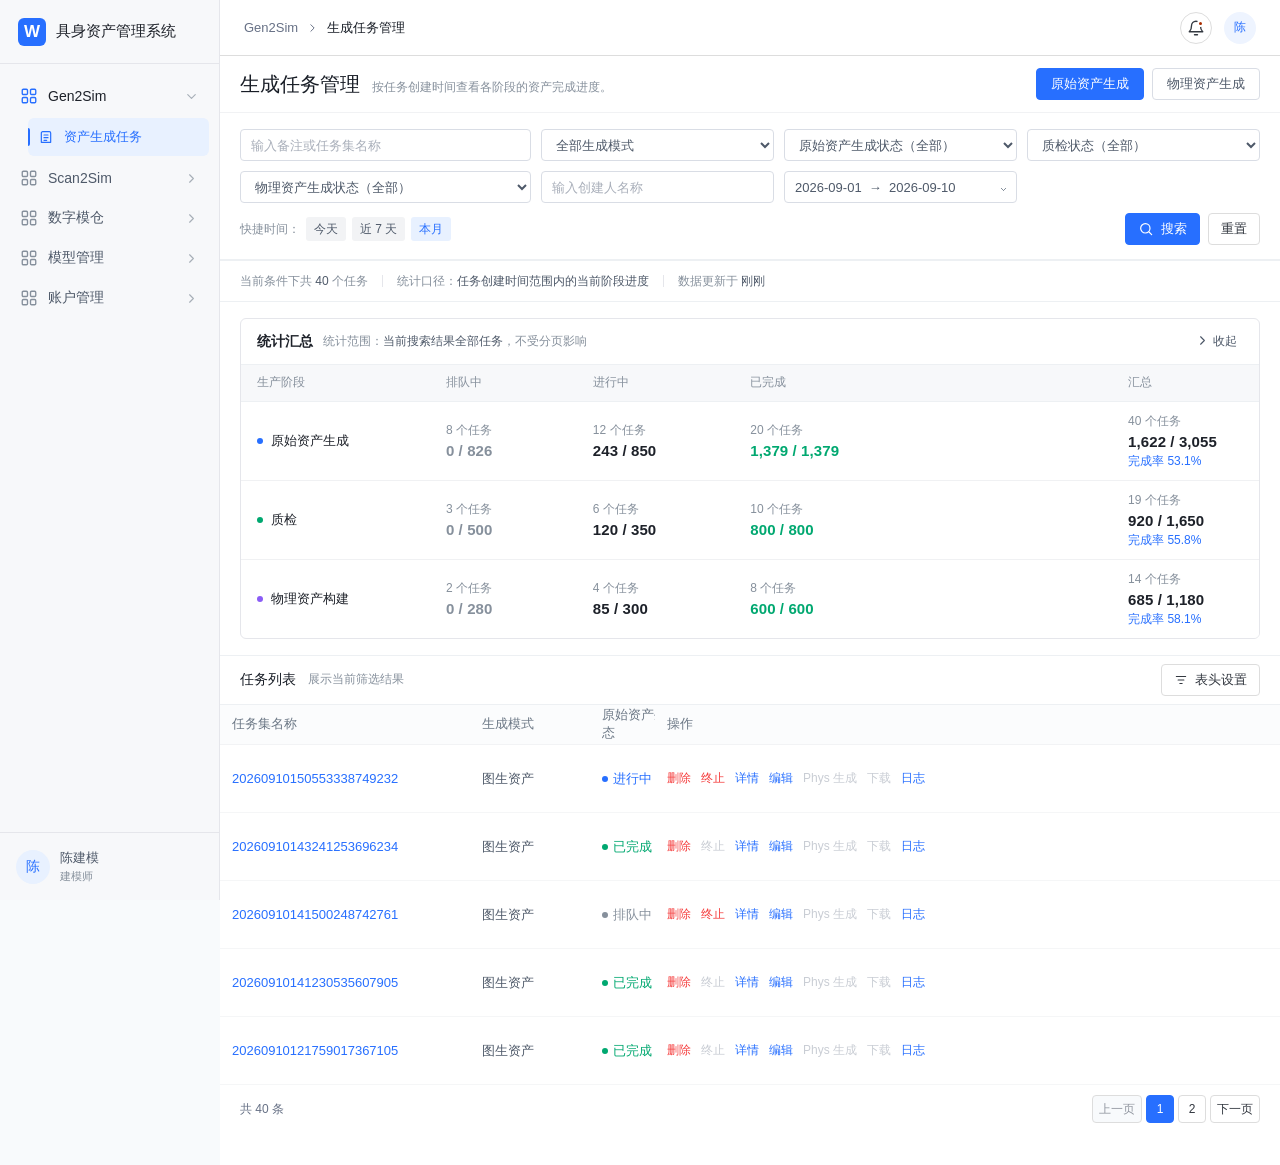
==== asset-statistics.html @ 88dd55d5 "Add files via upload" ====
<!doctype html>
<html lang="zh-CN">
<head>
  <meta charset="utf-8">
  <meta name="viewport" content="width=device-width, initial-scale=1">
  <title>生成任务管理 · 统计汇总原型</title>
  <link rel="stylesheet" href="../cloud-blue-b2b/tokens.css">
  <link rel="stylesheet" href="styles.css">
  <style>
    .stats-page{padding-bottom:32px}.task-tabs{display:flex;gap:8px}.task-tabs button{height:32px;padding:0 14px;border:1px solid #d9dde5;border-radius:4px;background:#fff;color:#4e5969;font-size:13px;cursor:pointer}.task-tabs button.active{border-color:#276fff;background:#276fff;color:#fff}.advanced-search{padding:16px 20px 14px;border-top:1px solid #f1f2f4;border-bottom:1px solid #edf0f3;background:#fff}.advanced-grid{display:grid;grid-template-columns:minmax(180px,1.25fr) repeat(3,minmax(150px,1fr));gap:10px}.advanced-grid select,.advanced-grid input{width:100%;height:32px;padding:0 10px;border:1px solid #d9dde5;border-radius:4px;color:#4e5969;background:#fff;font-size:13px}.advanced-grid input::placeholder{color:#a9afba}.date-field{position:relative}.date-field:after{content:"⌄";position:absolute;right:10px;top:6px;color:#86909c;font-size:16px;transform:rotate(0deg)}.search-actions{display:flex;align-items:center;justify-content:flex-end;gap:8px;margin-top:10px}.search-actions .ghost-btn,.search-actions .primary-btn{height:32px}.date-shortcuts{margin-right:auto;display:flex;align-items:center;gap:6px;color:#86909c;font-size:12px}.date-shortcuts button{height:24px;padding:0 8px;border:0;border-radius:3px;background:#f2f3f5;color:#4e5969;cursor:pointer;font-size:12px}.date-shortcuts button.active,.date-shortcuts button:hover{background:#e8f1ff;color:#276fff}.stats-panel{margin:16px 20px 0;border:1px solid #e5e6eb;border-radius:6px;background:#fff;overflow:hidden}.stats-header{height:46px;padding:0 16px;display:flex;align-items:center;gap:10px;border-bottom:1px solid #edf0f3}.stats-header h2{margin:0;font-size:14px;font-weight:600;color:#1d2129}.stats-header .scope-note{color:#86909c;font-size:12px}.stats-header .scope-note strong{color:#4e5969;font-weight:500}.stats-toggle{margin-left:auto;border:0;background:transparent;color:#4e5969;font-size:12px;cursor:pointer}.stats-toggle svg{width:15px;height:15px;vertical-align:-3px;transition:transform .2s}.stats-toggle.is-closed svg{transform:rotate(-90deg)}.stats-table-wrap{overflow-x:auto}.stats-table{width:100%;min-width:900px;border-collapse:collapse;table-layout:fixed}.stats-table th{height:36px;padding:0 16px;background:#f7f8fa;color:#86909c;font-size:12px;font-weight:500;text-align:left;border-bottom:1px solid #edf0f3}.stats-table th:first-child{width:180px}.stats-table td{height:78px;padding:10px 16px;border-bottom:1px solid #f0f1f3;color:#4e5969;font-size:12px;vertical-align:middle}.stats-table tr:last-child td{border-bottom:0}.stage-name{display:flex;align-items:center;gap:8px;color:#1d2129;font-size:13px;font-weight:500}.stage-name i{width:6px;height:6px;border-radius:50%;background:#276fff}.stage-name i.qc{background:#00a870}.stage-name i.phys{background:#8a5cf6}.metric-task{display:block;color:#86909c;font-size:12px;line-height:18px}.metric-value{display:block;margin-top:2px;color:#1d2129;font-size:15px;font-weight:600;line-height:20px;letter-spacing:.1px}.metric-rate{display:block;margin-top:1px;color:#276fff;font-size:12px}.metric-cell.muted .metric-value{color:#86909c}.metric-cell.done .metric-value{color:#00a870}.metric-cell.done .metric-rate{color:#00a870}.stats-collapsed .stats-table-wrap{display:none}.table-section{margin-top:16px;border-top:1px solid #edf0f3}.table-section .task-panel{border-top:0}.table-section .panel-header{padding:0 20px}.list-scope{margin-left:12px;color:#86909c;font-size:12px}.compact-table{min-width:1080px}.compact-table th:nth-child(1){width:250px}.compact-table th:nth-child(2){width:120px}.compact-table th:nth-child(3){width:125px}.compact-table th:nth-child(4){width:130px}.compact-table th:nth-child(5){width:140px}.compact-table th:nth-child(6){width:auto}.compact-table td{height:68px}.task-id{color:#276fff;font-weight:500}.mode{color:#4e5969}.duration{color:#4e5969}.row-actions{display:flex;flex-wrap:wrap;gap:4px 10px}.row-actions button{padding:0;border:0;background:transparent;color:#276fff;font-size:12px;cursor:pointer}.row-actions button.danger{color:#f53f3f}.row-actions button.disabled{color:#c9cdd4;cursor:default}.task-status{display:inline-flex;align-items:center;gap:5px;font-size:13px}.task-status:before{content:"";width:6px;height:6px;border-radius:50%;background:currentColor}.task-status.queued{color:#86909c}.task-status.running{color:#276fff}.task-status.completed{color:#00a870}.completion{color:#1d2129;font-weight:600;font-size:14px}.summary-line{height:42px;padding:0 20px;display:flex;align-items:center;gap:14px;border-top:1px solid #edf0f3;border-bottom:1px solid #edf0f3;color:#86909c;background:#fff;font-size:12px}.summary-line strong{color:#4e5969;font-weight:500}.summary-line i{width:1px;height:12px;background:#e5e6eb}.toast{z-index:20}.stats-page .filters{border-top:1px solid #f1f2f4}.stats-page .task-panel{border-width:0}.stats-page .table-wrap{border-top:1px solid #edf0f3}@media(max-width:1000px){.advanced-grid{grid-template-columns:repeat(2,minmax(180px,1fr))}.task-tabs{display:none}.stats-panel{margin-left:16px;margin-right:16px}}@media(max-width:640px){.advanced-grid{grid-template-columns:1fr}.advanced-search,.page-heading,.summary-line{padding-left:16px;padding-right:16px}.search-actions{flex-wrap:wrap}.date-shortcuts{width:100%;margin-bottom:4px}.stats-header .scope-note{display:none}}
  </style>
</head>
<body>
  <svg class="svg-defs" aria-hidden="true">
    <symbol id="i-grid" viewBox="0 0 24 24"><rect x="3" y="3" width="7" height="7" rx="1.5"/><rect x="14" y="3" width="7" height="7" rx="1.5"/><rect x="3" y="14" width="7" height="7" rx="1.5"/><rect x="14" y="14" width="7" height="7" rx="1.5"/></symbol>
    <symbol id="i-task" viewBox="0 0 24 24"><path d="M7 4h10a2 2 0 0 1 2 2v14H5V6a2 2 0 0 1 2-2Z"/><path d="M9 9h6M9 13h6M9 17h4"/></symbol>
    <symbol id="i-spark" viewBox="0 0 24 24"><path d="m12 2 1.5 5.2L19 9l-5.5 1.8L12 16l-1.5-5.2L5 9l5.5-1.8L12 2Z"/></symbol>
    <symbol id="i-chevron" viewBox="0 0 24 24"><path d="m9 6 6 6-6 6"/></symbol>
    <symbol id="i-search" viewBox="0 0 24 24"><circle cx="11" cy="11" r="7"/><path d="m16.5 16.5 4 4"/></symbol>
    <symbol id="i-filter" viewBox="0 0 24 24"><path d="M4 6h16M7 12h10M10 18h4"/></symbol>
    <symbol id="i-bell" viewBox="0 0 24 24"><path d="M18 9a6 6 0 0 0-12 0c0 7-3 7-3 8h18c0-1-3-1-3-8Z"/><path d="M10 21h4"/></symbol>
  </svg>

  <div class="app-shell">
    <aside class="sidebar" aria-label="主导航">
      <div class="brand"><span class="brand-mark">W</span><span>具身资产管理系统</span></div>
      <nav class="nav">
        <button class="nav-group active-group"><svg><use href="#i-grid"/></svg><span>Gen2Sim</span><svg class="chev rotate"><use href="#i-chevron"/></svg></button>
        <div class="subnav"><button class="subnav-item active"><svg><use href="#i-task"/></svg><span>资产生成任务</span></button></div>
        <button class="nav-group"><svg><use href="#i-grid"/></svg><span>Scan2Sim</span><svg class="chev"><use href="#i-chevron"/></svg></button>
        <button class="nav-group"><svg><use href="#i-grid"/></svg><span>数字模仓</span><svg class="chev"><use href="#i-chevron"/></svg></button>
        <button class="nav-group"><svg><use href="#i-grid"/></svg><span>模型管理</span><svg class="chev"><use href="#i-chevron"/></svg></button>
        <button class="nav-group"><svg><use href="#i-grid"/></svg><span>账户管理</span><svg class="chev"><use href="#i-chevron"/></svg></button>
      </nav>
      <div class="sidebar-foot"><div class="avatar">陈</div><div><strong>陈建模</strong><span>建模师</span></div></div>
    </aside>

    <main class="main">
      <header class="topbar">
        <div class="breadcrumb"><span>Gen2Sim</span><svg><use href="#i-chevron"/></svg><strong>生成任务管理</strong></div>
        <div class="top-actions"><button class="icon-btn" aria-label="通知"><svg><use href="#i-bell"/></svg><span class="notice-dot"></span></button><div class="top-avatar">陈</div></div>
      </header>

      <div class="page stats-page">
        <section class="page-heading">
          <div class="page-title-row"><h1>生成任务管理</h1><p>按任务创建时间查看各阶段的资产完成进度。</p></div>
          <div class="task-tabs" aria-label="任务类型"><button class="active">原始资产生成</button><button>物理资产生成</button></div>
        </section>

        <section class="advanced-search" aria-label="高级搜索">
          <div class="advanced-grid">
            <input id="keyword" type="search" placeholder="输入备注或任务集名称">
            <select id="mode"><option value="">全部生成模式</option><option>图生资产</option><option>文生资产</option></select>
            <select id="rawStatus"><option value="">原始资产生成状态（全部）</option><option>排队中</option><option>进行中</option><option>已完成</option></select>
            <select id="qcStatus"><option value="">质检状态（全部）</option><option>排队中</option><option>进行中</option><option>已完成</option></select>
            <select id="physicalStatus"><option value="">物理资产生成状态（全部）</option><option>排队中</option><option>进行中</option><option>已完成</option></select>
            <input id="creator" type="text" placeholder="输入创建人名称">
            <label class="date-field"><input id="dateRange" type="text" value="2026-09-01  →  2026-09-10" aria-label="任务创建日期范围"></label>
          </div>
          <div class="search-actions">
            <div class="date-shortcuts"><span>快捷时间：</span><button data-range="today">今天</button><button data-range="week">近 7 天</button><button data-range="month" class="active">本月</button></div>
            <button class="primary-btn" id="searchBtn"><svg><use href="#i-search"/></svg>搜索</button><button class="ghost-btn" id="resetBtn">重置</button>
          </div>
        </section>

        <div class="summary-line"><span>当前条件下共 <strong>40</strong> 个任务</span><i></i><span>统计口径：<strong>任务创建时间范围内的当前阶段进度</strong></span><i></i><span>数据更新于 <strong>刚刚</strong></span></div>

        <section class="stats-panel" id="statsPanel" aria-labelledby="statsTitle">
          <header class="stats-header"><h2 id="statsTitle">统计汇总</h2><span class="scope-note">统计范围：<strong>当前搜索结果全部任务</strong>，不受分页影响</span><button class="stats-toggle" id="statsToggle"><svg><use href="#i-chevron"/></svg> 收起</button></header>
          <div class="stats-table-wrap">
            <table class="stats-table">
              <thead><tr><th>生产阶段</th><th>排队中</th><th>进行中</th><th>已完成</th><th>汇总</th></tr></thead>
              <tbody>
                <tr>
                  <td><span class="stage-name"><i></i>原始资产生成</span></td>
                  <td class="metric-cell muted"><span class="metric-task">8 个任务</span><span class="metric-value">0 / 826</span></td>
                  <td class="metric-cell"><span class="metric-task">12 个任务</span><span class="metric-value">243 / 850</span></td>
                  <td class="metric-cell done"><span class="metric-task">20 个任务</span><span class="metric-value">1,379 / 1,379</span></td>
                  <td class="metric-cell"><span class="metric-task">40 个任务</span><span class="metric-value">1,622 / 3,055</span><span class="metric-rate">完成率 53.1%</span></td>
                </tr>
                <tr>
                  <td><span class="stage-name"><i class="qc"></i>质检</span></td>
                  <td class="metric-cell muted"><span class="metric-task">3 个任务</span><span class="metric-value">0 / 500</span></td>
                  <td class="metric-cell"><span class="metric-task">6 个任务</span><span class="metric-value">120 / 350</span></td>
                  <td class="metric-cell done"><span class="metric-task">10 个任务</span><span class="metric-value">800 / 800</span></td>
                  <td class="metric-cell"><span class="metric-task">19 个任务</span><span class="metric-value">920 / 1,650</span><span class="metric-rate">完成率 55.8%</span></td>
                </tr>
                <tr>
                  <td><span class="stage-name"><i class="phys"></i>物理资产构建</span></td>
                  <td class="metric-cell muted"><span class="metric-task">2 个任务</span><span class="metric-value">0 / 280</span></td>
                  <td class="metric-cell"><span class="metric-task">4 个任务</span><span class="metric-value">85 / 300</span></td>
                  <td class="metric-cell done"><span class="metric-task">8 个任务</span><span class="metric-value">600 / 600</span></td>
                  <td class="metric-cell"><span class="metric-task">14 个任务</span><span class="metric-value">685 / 1,180</span><span class="metric-rate">完成率 58.1%</span></td>
                </tr>
              </tbody>
            </table>
          </div>
        </section>

        <section class="table-section">
          <div class="task-panel">
            <header class="panel-header"><h2>任务列表</h2><span class="list-scope">展示当前筛选结果</span><button class="icon-text-btn" style="margin-left:auto"><svg><use href="#i-filter"/></svg>表头设置</button></header>
            <div class="table-wrap">
              <table class="compact-table">
                <thead><tr><th>任务集名称</th><th>生成模式</th><th>原始资产生成状态</th><th>完成量</th><th>任务耗时</th><th>操作</th></tr></thead>
                <tbody>
                  <tr><td><span class="task-id">20260910150553338749232</span></td><td class="mode">图生资产</td><td><span class="task-status running">进行中</span></td><td class="completion">437 / 803</td><td class="duration">33:05:51</td><td><div class="row-actions"><button class="danger">删除</button><button class="danger">终止</button><button>详情</button><button>编辑</button><button class="disabled">Phys 生成</button><button class="disabled">下载</button><button>日志</button></div></td></tr>
                  <tr><td><span class="task-id">20260910143241253696234</span></td><td class="mode">图生资产</td><td><span class="task-status completed">已完成</span></td><td class="completion">48 / 48</td><td class="duration">04:02:52</td><td><div class="row-actions"><button class="danger">删除</button><button class="disabled">终止</button><button>详情</button><button>编辑</button><button class="disabled">Phys 生成</button><button class="disabled">下载</button><button>日志</button></div></td></tr>
                  <tr><td><span class="task-id">20260910141500248742761</span></td><td class="mode">图生资产</td><td><span class="task-status queued">排队中</span></td><td class="completion">0 / 41</td><td class="duration">--</td><td><div class="row-actions"><button class="danger">删除</button><button class="danger">终止</button><button>详情</button><button>编辑</button><button class="disabled">Phys 生成</button><button class="disabled">下载</button><button>日志</button></div></td></tr>
                  <tr><td><span class="task-id">20260910141230535607905</span></td><td class="mode">图生资产</td><td><span class="task-status completed">已完成</span></td><td class="completion">48 / 48</td><td class="duration">02:57:24</td><td><div class="row-actions"><button class="danger">删除</button><button class="disabled">终止</button><button>详情</button><button>编辑</button><button class="disabled">Phys 生成</button><button class="disabled">下载</button><button>日志</button></div></td></tr>
                  <tr><td><span class="task-id">20260910121759017367105</span></td><td class="mode">图生资产</td><td><span class="task-status completed">已完成</span></td><td class="completion">13 / 13</td><td class="duration">00:40:55</td><td><div class="row-actions"><button class="danger">删除</button><button class="disabled">终止</button><button>详情</button><button>编辑</button><button class="disabled">Phys 生成</button><button class="disabled">下载</button><button>日志</button></div></td></tr>
                </tbody>
              </table>
            </div>
            <footer class="pagination"><span>共 40 条</span><div><button disabled>上一页</button><button class="page-current">1</button><button>2</button><button>下一页</button></div></footer>
          </div>
        </section>
      </div>
    </main>
  </div>
  <div class="toast" id="toast" role="status"></div>
  <script>
    const panel=document.getElementById('statsPanel'), toggle=document.getElementById('statsToggle'), toast=document.getElementById('toast');
    function showToast(message){toast.textContent=message;toast.classList.add('show');window.clearTimeout(window.toastTimer);window.toastTimer=window.setTimeout(()=>toast.classList.remove('show'),1800)}
    toggle.addEventListener('click',()=>{const closed=panel.classList.toggle('stats-collapsed');toggle.classList.toggle('is-closed',closed);toggle.innerHTML='<svg><use href="#i-chevron"/></svg> '+(closed?'展开':'收起')});
    document.getElementById('searchBtn').addEventListener('click',()=>showToast('已按当前条件刷新列表与统计汇总'));
    document.getElementById('resetBtn').addEventListener('click',()=>{document.querySelectorAll('.advanced-grid select').forEach(el=>el.value='');document.getElementById('keyword').value='';document.getElementById('creator').value='';document.getElementById('dateRange').value='2026-09-01  →  2026-09-10';showToast('已重置搜索条件')});
    document.querySelectorAll('[data-range]').forEach(button=>button.addEventListener('click',()=>{document.querySelectorAll('[data-range]').forEach(item=>item.classList.remove('active'));button.classList.add('active');document.getElementById('dateRange').value=button.dataset.range==='today'?'2026-09-10  →  2026-09-10':button.dataset.range==='week'?'2026-09-04  →  2026-09-10':'2026-09-01  →  2026-09-10'}));
  </script>
</body>
</html>
---- styles.css ----
*{box-sizing:border-box}html,body{margin:0;min-height:100%;font-family:var(--cb-font-sans);color:var(--cb-ink);background:var(--cb-canvas)}button,input,select{font:inherit}.svg-defs{position:absolute;width:0;height:0;overflow:hidden}svg{width:18px;height:18px;fill:none;stroke:currentColor;stroke-width:1.8;stroke-linecap:round;stroke-linejoin:round}.app-shell{min-height:100vh}.sidebar{position:fixed;inset:0 auto 0 0;width:240px;color:#fff;background:#1768e5;display:flex;flex-direction:column;z-index:10;box-shadow:8px 0 24px rgba(16,63,135,.12)}.brand{height:68px;display:flex;align-items:center;gap:10px;padding:0 20px;border-bottom:1px solid rgba(255,255,255,.15);font-size:16px;font-weight:600}.brand-mark{font-size:25px;font-weight:800;font-style:italic}.nav{padding:14px 10px}.nav-group,.subnav-item{border:0;color:inherit;background:transparent;width:100%;display:flex;align-items:center;text-align:left;cursor:pointer}.nav-group{height:46px;padding:0 12px;gap:10px;border-radius:8px;font-size:14px;font-weight:500}.nav-group:hover,.subnav-item:hover{background:rgba(255,255,255,.1)}.nav-group>svg:first-child{opacity:.88}.nav-group span{flex:1}.nav-group .chev{width:15px;height:15px;opacity:.7;transition:transform .18s}.chev.rotate{transform:rotate(90deg)}.nav-section{margin:4px 0}.active-group{background:rgba(9,64,150,.22)}.subnav{padding:4px 0 4px 18px}.subnav-item{height:42px;padding:0 12px;gap:10px;border-radius:8px;font-size:13px;color:rgba(255,255,255,.78)}.subnav-item svg{width:16px}.subnav-item.active{background:#fff;color:#145be8;font-weight:600;box-shadow:0 4px 14px rgba(13,59,129,.17)}.nav-count{margin-left:auto;padding:1px 7px;border-radius:999px;background:rgba(255,255,255,.16);font-size:11px}.sidebar-foot{margin-top:auto;padding:16px;display:flex;align-items:center;gap:10px;border-top:1px solid rgba(255,255,255,.15)}.avatar,.top-avatar{display:grid;place-items:center;border-radius:50%;font-weight:600}.avatar{width:34px;height:34px;background:rgba(255,255,255,.2)}.sidebar-foot div:nth-child(2){display:flex;flex-direction:column;gap:2px;font-size:13px}.sidebar-foot span{font-size:11px;opacity:.7}.sidebar-foot button{margin-left:auto;border:0;background:transparent;color:#fff}.main{margin-left:240px;min-width:0}.topbar{height:56px;position:sticky;top:0;z-index:8;display:flex;align-items:center;justify-content:space-between;padding:0 28px;background:rgba(255,255,255,.97);border-bottom:1px solid var(--cb-border)}.breadcrumb{display:flex;align-items:center;gap:8px;color:var(--cb-ink-muted);font-size:13px}.breadcrumb svg{width:13px}.breadcrumb strong{color:var(--cb-ink);font-weight:500}.top-actions{display:flex;align-items:center;gap:12px}.icon-btn{position:relative;display:grid;place-items:center;width:36px;height:36px;border:1px solid transparent;border-radius:8px;background:transparent;color:var(--cb-ink-secondary);cursor:pointer}.icon-btn:hover{background:var(--cb-surface-hover)}.notice-dot{position:absolute;right:7px;top:7px;width:7px;height:7px;border:2px solid #fff;border-radius:50%;background:var(--cb-error)}.top-avatar{width:32px;height:32px;color:#145be8;background:var(--cb-primary-soft);font-size:12px}.page{padding:28px;max-width:1680px;margin:auto}.page-heading{display:flex;align-items:flex-end;justify-content:space-between;margin-bottom:22px}.eyebrow{display:flex;align-items:center;gap:7px;color:var(--cb-primary);font-size:11px;font-weight:700;letter-spacing:1.2px}.eyebrow span{width:18px;height:2px;background:var(--cb-primary)}h1{margin:7px 0 4px;font-size:26px;line-height:1.3;letter-spacing:-.3px}.page-heading p{margin:0;color:var(--cb-ink-muted);font-size:13px}.primary-btn,.ghost-btn,.icon-text-btn{height:36px;border-radius:8px;padding:0 14px;display:inline-flex;align-items:center;justify-content:center;gap:7px;cursor:pointer}.primary-btn{border:1px solid var(--cb-primary);background:var(--cb-primary);color:#fff;font-weight:500;box-shadow:0 5px 14px rgba(39,111,255,.2)}.primary-btn:hover{background:var(--cb-primary-hover)}.ghost-btn,.icon-text-btn{border:1px solid var(--cb-border);background:#fff;color:var(--cb-ink-secondary)}.ghost-btn:hover,.icon-text-btn:hover{border-color:var(--cb-primary-focus);background:var(--cb-primary-soft);color:var(--cb-primary)}.summary{display:grid;grid-template-columns:repeat(4,minmax(0,1fr));gap:14px;margin-bottom:16px}.summary article{min-height:92px;padding:17px 18px;display:flex;align-items:center;gap:14px;background:#fff;border:1px solid var(--cb-border);border-radius:12px;box-shadow:var(--cb-shadow-card)}.metric-icon{width:42px;height:42px;flex:0 0 auto;display:grid;place-items:center;border-radius:10px;font-size:18px;font-weight:700}.metric-icon.blue{color:var(--cb-primary);background:var(--cb-primary-soft)}.metric-icon.cyan{background:#eafafb}.metric-icon.amber{color:var(--cb-warning);background:var(--cb-warning-soft)}.metric-icon.red{color:var(--cb-error);background:var(--cb-error-soft)}.pulse{width:11px;height:11px;border:3px solid #06a7b8;border-radius:50%;box-shadow:0 0 0 6px rgba(6,167,184,.12)}.summary article>div:last-child{min-width:0;display:grid;grid-template-columns:auto auto;align-items:baseline;column-gap:8px}.summary span{font-size:12px;color:var(--cb-ink-muted)}.summary strong{font-size:24px;line-height:1.1}.summary small{grid-column:1/-1;margin-top:5px;color:var(--cb-ink-disabled);white-space:nowrap;overflow:hidden;text-overflow:ellipsis}.task-panel{background:#fff;border:1px solid var(--cb-border);border-radius:12px;box-shadow:var(--cb-shadow-card);overflow:hidden}.panel-header{height:61px;padding:0 18px;display:flex;align-items:center;justify-content:space-between;border-bottom:1px solid var(--cb-border)}.panel-header>div:first-child{display:flex;align-items:baseline;gap:10px}.panel-header h2{margin:0;font-size:17px}.panel-header span{color:var(--cb-ink-disabled);font-size:12px}.view-tabs{height:100%;display:flex;align-items:flex-end;gap:24px}.view-tabs button{height:100%;padding:0 2px;border:0;border-bottom:2px solid transparent;background:transparent;color:var(--cb-ink-muted);cursor:pointer}.view-tabs button.active{color:var(--cb-primary);border-color:var(--cb-primary);font-weight:600}.filters{padding:14px 18px;display:flex;align-items:center;gap:10px;border-bottom:1px solid var(--cb-border)}.search-box{width:260px;height:36px;display:flex;align-items:center;gap:8px;padding:0 10px;border:1px solid var(--cb-border);border-radius:8px;background:#fff;color:var(--cb-ink-disabled)}.search-box:focus-within{border-color:var(--cb-primary);box-shadow:var(--cb-focus-ring)}.search-box input{width:100%;border:0;outline:0;color:var(--cb-ink);font-size:13px}.filters select{height:36px;min-width:126px;padding:0 32px 0 11px;border:1px solid var(--cb-border);border-radius:8px;background:#fff;color:var(--cb-ink-secondary);outline:0}.filters select:focus{border-color:var(--cb-primary);box-shadow:var(--cb-focus-ring)}.filter-spacer{flex:1}.icon-text-btn svg{width:16px}.table-wrap{overflow:auto}table{width:100%;min-width:1120px;border-collapse:collapse;table-layout:fixed}th{height:42px;padding:0 14px;background:var(--cb-surface-soft);color:var(--cb-ink-muted);font-size:12px;font-weight:500;text-align:left;border-bottom:1px solid var(--cb-border)}td{height:72px;padding:10px 14px;border-bottom:1px solid #edf0f4;color:var(--cb-ink-secondary);font-size:13px;vertical-align:middle}tbody tr{cursor:pointer;transition:background .15s}tbody tr:hover{background:#f8faff}th:nth-child(1){width:225px}th:nth-child(2){width:108px}th:nth-child(3){width:116px}th:nth-child(4){width:285px}th:nth-child(5){width:86px}th:nth-child(6){width:90px}th:nth-child(7){width:125px}th:nth-child(8){width:115px}.task-cell{display:flex;align-items:center;gap:10px}.object-thumb{width:42px;height:42px;flex:0 0 auto;border:1px solid #dfe8f6;border-radius:8px;display:grid;place-items:center;color:#276fff;background:linear-gradient(145deg,#f7faff,#eaf1ff)}.object-thumb svg{width:24px;height:24px}.task-name{display:flex;flex-direction:column;min-width:0}.task-name strong{color:var(--cb-ink);font-size:13px;white-space:nowrap;overflow:hidden;text-overflow:ellipsis}.task-name code{margin-top:4px;color:var(--cb-ink-disabled);font:11px var(--cb-font-mono)}.stage{display:flex;align-items:center;gap:7px;color:var(--cb-ink-secondary)}.stage-dot{width:7px;height:7px;border-radius:50%;background:var(--cb-primary)}.status{display:inline-flex;align-items:center;gap:6px;padding:4px 8px;border-radius:999px;font-size:12px;font-weight:500;white-space:nowrap}.status:before{content:"";width:6px;height:6px;border-radius:50%;background:currentColor}.status.action{color:#b54708;background:var(--cb-warning-soft)}.status.running{color:#175cd3;background:var(--cb-primary-soft)}.status.done{color:#067647;background:var(--cb-success-soft)}.status.exception{color:#b42318;background:var(--cb-error-soft)}.progress{display:flex;flex-direction:column;gap:7px}.progress-top{display:flex;justify-content:space-between;color:var(--cb-ink-muted);font-size:11px}.progress-top strong{color:var(--cb-ink-secondary);font-weight:500}.progress-bar{height:5px;border-radius:99px;background:#edf1f6;overflow:hidden}.progress-bar i{display:block;height:100%;border-radius:inherit;background:linear-gradient(90deg,#276fff,#58a6ff)}.progress-meta{font-size:11px;color:var(--cb-ink-disabled);white-space:nowrap}.num{text-align:right}.owner{display:flex;align-items:center;gap:7px}.mini-avatar{width:25px;height:25px;display:grid;place-items:center;border-radius:50%;color:#145be8;background:var(--cb-primary-soft);font-size:10px;font-weight:600}.time{font-size:12px;line-height:1.5}.action-link{border:0;background:transparent;color:var(--cb-primary);padding:5px 4px;cursor:pointer}.action-link:hover{text-decoration:underline}.more-btn{border:0;background:transparent;color:var(--cb-ink-muted);cursor:pointer;vertical-align:middle}.empty{display:none;text-align:center;padding:62px 20px}.empty.show{display:block}.empty-icon{margin:auto;width:48px;height:48px;display:grid;place-items:center;color:var(--cb-primary);background:var(--cb-primary-soft);border-radius:12px}.empty h3{margin:14px 0 5px;font-size:15px}.empty p{margin:0 0 16px;color:var(--cb-ink-muted);font-size:13px}.pagination{height:58px;padding:0 18px;display:flex;align-items:center;justify-content:space-between;color:var(--cb-ink-muted);font-size:12px}.pagination div{display:flex;gap:4px}.pagination button{height:30px;min-width:30px;border:1px solid var(--cb-border);border-radius:7px;background:#fff;color:var(--cb-ink-secondary)}.pagination button:disabled{color:var(--cb-ink-disabled);background:var(--cb-surface-disabled)}.pagination .page-current{color:#fff;background:var(--cb-primary);border-color:var(--cb-primary)}.overlay,.modal-overlay{position:fixed;inset:0;background:rgba(16,24,40,.3);z-index:30}.drawer{position:fixed;z-index:31;inset:0 0 0 auto;width:480px;display:flex;flex-direction:column;background:#fff;box-shadow:-16px 0 40px rgba(16,24,40,.16);transform:translateX(102%);transition:transform .18s ease}.drawer.open{transform:translateX(0)}.drawer>header,.modal>header{min-height:76px;padding:17px 20px;display:flex;align-items:flex-start;justify-content:space-between;border-bottom:1px solid var(--cb-border)}.drawer h2,.modal h2{margin:2px 0 3px;font-size:19px}.drawer code{color:var(--cb-ink-disabled);font:11px var(--cb-font-mono)}.drawer-kicker{color:var(--cb-primary);font-size:11px;font-weight:700;letter-spacing:.8px}.drawer-body{flex:1;padding:20px;overflow:auto}.drawer>footer,.modal>footer{padding:14px 20px;display:flex;justify-content:flex-end;gap:10px;border-top:1px solid var(--cb-border)}.detail-summary{display:grid;grid-template-columns:repeat(3,1fr);gap:10px}.detail-summary div{padding:13px;border:1px solid var(--cb-border);border-radius:9px;background:var(--cb-surface-soft)}.detail-summary span{display:block;color:var(--cb-ink-muted);font-size:11px}.detail-summary strong{display:block;margin-top:5px;font-size:17px}.detail-section{margin-top:22px}.detail-section h3{margin:0 0 12px;font-size:14px}.timeline{list-style:none;margin:0;padding:0}.timeline li{position:relative;padding:0 0 18px 28px;color:var(--cb-ink-muted);font-size:12px}.timeline li:before{content:"";position:absolute;left:6px;top:3px;width:9px;height:9px;border:2px solid #cfd7e4;border-radius:50%;background:#fff}.timeline li:after{content:"";position:absolute;left:11px;top:15px;bottom:0;width:1px;background:#dfe5ee}.timeline li:last-child:after{display:none}.timeline li.done:before{border-color:var(--cb-success);background:var(--cb-success)}.timeline li.current:before{border-color:var(--cb-primary);box-shadow:0 0 0 4px var(--cb-primary-soft)}.timeline strong{display:block;color:var(--cb-ink-secondary);font-size:13px;margin-bottom:3px}.modal-overlay{display:grid;place-items:center}.modal-overlay[hidden],.overlay[hidden]{display:none}.modal{width:min(540px,calc(100vw - 32px));background:#fff;border-radius:16px;box-shadow:var(--cb-shadow-dialog);overflow:hidden}.modal-body{padding:24px}.upload-placeholder{text-align:center;padding:30px 18px;border:1px dashed var(--cb-primary-focus);border-radius:12px;background:var(--cb-primary-soft)}.upload-illustration{width:52px;height:52px;margin:auto;display:grid;place-items:center;border-radius:14px;background:#fff;color:var(--cb-primary);box-shadow:0 6px 18px rgba(39,111,255,.1)}.upload-illustration svg{width:25px;height:25px}.upload-placeholder h3{margin:15px 0 6px;font-size:15px}.upload-placeholder p{margin:0;color:var(--cb-ink-muted);font-size:13px;line-height:1.6}.toast{position:fixed;z-index:60;left:50%;bottom:28px;transform:translate(-50%,20px);padding:10px 14px;border-radius:8px;background:#1d2939;color:#fff;font-size:13px;opacity:0;pointer-events:none;transition:.18s}.toast.show{opacity:1;transform:translate(-50%,0)}
@media(max-width:1180px){.summary{grid-template-columns:repeat(2,1fr)}.page{padding:22px}.sidebar{width:210px}.main{margin-left:210px}}
@media(max-width:820px){.sidebar{transform:translateX(-100%)}.main{margin-left:0}.summary{grid-template-columns:1fr}.page-heading{align-items:flex-start;gap:14px}.filters{flex-wrap:wrap}.filter-spacer{display:none}.drawer{width:min(480px,100vw)}.topbar{padding:0 18px}.page{padding:18px}}
@media(prefers-reduced-motion:reduce){*{scroll-behavior:auto!important;transition:none!important}}

/* Airtable data-workbench theme — visual override only */
:root{
  --at-primary:#276fff;--at-primary-active:#1757db;--at-primary-soft:#eef4ff;
  --at-ink:#181d26;--at-body:#333840;--at-muted:#667085;--at-subtle:#9297a0;
  --at-hairline:#ddd;--at-canvas:#fff;--at-surface:#f8fafc;--at-surface-strong:#eef0f3;
  --at-success:#006400;--at-success-soft:#edf7ed;--at-warning:#8a4b08;
  --at-warning-soft:#fff4df;--at-error:#aa2d00;--at-error-soft:#fff0eb;
  --cb-primary:#276fff;--cb-primary-hover:#1757db;--cb-primary-soft:#eef4ff;
  --cb-primary-focus:#8fb3ff;--cb-canvas:#fff;--cb-ink:#181d26;
  --cb-ink-secondary:#333840;--cb-ink-muted:#667085;--cb-ink-disabled:#9297a0;
  --cb-border:#ddd;--cb-surface-soft:#f8fafc;--cb-surface-hover:#f5f7fa;
  --cb-surface-disabled:#eef0f3;--cb-success:#006400;--cb-success-soft:#edf7ed;
  --cb-warning:#8a4b08;--cb-warning-soft:#fff4df;--cb-error:#aa2d00;
  --cb-error-soft:#fff0eb;--cb-font-sans:"Haas","Helvetica Neue",-apple-system,BlinkMacSystemFont,"Segoe UI",sans-serif;
  --cb-shadow-card:none;--cb-shadow-dialog:0 20px 50px rgba(24,29,38,.16);
}

html,body{color:var(--at-ink);background:var(--at-surface);font-size:14px;font-weight:400}
button:focus-visible,input:focus-visible,select:focus-visible{outline:2px solid rgba(39,111,255,.3);outline-offset:2px}

.sidebar{
  color:var(--at-body);background:var(--at-canvas);border-right:1px solid var(--at-hairline);
  box-shadow:none
}
.brand{
  height:64px;padding:0 20px;border-bottom:1px solid var(--at-hairline);
  color:var(--at-ink);font-size:15px;font-weight:500
}
.brand-mark{
  width:28px;height:28px;display:grid;place-items:center;border-radius:6px;
  color:#fff;background:var(--at-primary);font-size:17px;font-style:normal;font-weight:600
}
.nav{padding:16px 12px}
.nav-group{height:40px;padding:0 10px;border-radius:6px;color:var(--at-body);font-weight:400}
.nav-group:hover,.subnav-item:hover{background:var(--at-surface)}
.nav-group>svg:first-child{color:var(--at-muted);opacity:1}
.nav-group .chev{color:var(--at-subtle)}
.active-group{color:var(--at-ink);background:var(--at-surface);font-weight:500}
.active-group>svg:first-child{color:var(--at-primary)}
.subnav{padding:4px 0 4px 20px}
.subnav-item{position:relative;height:38px;padding:0 10px;border-radius:6px;color:var(--at-muted)}
.subnav-item.active{color:var(--at-primary);background:var(--at-primary-soft);font-weight:500;box-shadow:none}
.subnav-item.active:before{
  content:"";position:absolute;left:0;width:3px;height:20px;border-radius:0 3px 3px 0;background:var(--at-primary)
}
.nav-count{
  min-width:22px;padding:2px 6px;border:1px solid var(--at-hairline);border-radius:999px;
  color:var(--at-muted);background:#fff;text-align:center
}
.sidebar-foot{border-top:1px solid var(--at-hairline)}
.avatar,.top-avatar{color:var(--at-primary);background:var(--at-primary-soft);font-weight:500}
.sidebar-foot div:nth-child(2){color:var(--at-body)}
.sidebar-foot strong{font-weight:500}.sidebar-foot span{color:var(--at-subtle);opacity:1}
.sidebar-foot button{color:var(--at-muted)}

.topbar{height:64px;padding:0 32px;border-bottom:1px solid var(--at-hairline);background:rgba(255,255,255,.98)}
.breadcrumb{color:var(--at-muted)}.breadcrumb strong{color:var(--at-ink);font-weight:500}
.icon-btn{width:40px;height:40px;border:1px solid var(--at-hairline);border-radius:50%;color:var(--at-body);background:#fff}
.icon-btn:hover{background:#fff}.notice-dot{background:var(--at-error)}
.page{max-width:1600px;padding:32px}.page-heading{margin-bottom:24px;gap:24px}
.eyebrow{gap:8px;color:var(--at-primary);font-weight:500;letter-spacing:.12em}
.eyebrow span{width:20px;background:var(--at-primary)}
h1{margin:8px 0 6px;color:var(--at-ink);font-size:28px;font-weight:400;letter-spacing:0}
.page-heading p{color:var(--at-muted);font-size:14px}

.primary-btn,.ghost-btn,.icon-text-btn{height:40px;padding:0 16px;border-radius:10px;font-size:14px;font-weight:500}
.primary-btn{border-color:var(--at-primary);background:var(--at-primary);box-shadow:none}
.primary-btn:hover,.primary-btn:active{background:var(--at-primary-active)}
.ghost-btn,.icon-text-btn{border-color:var(--at-hairline);color:var(--at-body);background:#fff}
.ghost-btn:hover,.icon-text-btn:hover{border-color:var(--at-hairline);color:var(--at-body);background:#fff}

.summary{gap:12px}.summary article{
  min-height:96px;padding:16px;border:1px solid var(--at-hairline);border-radius:10px;background:#fff;box-shadow:none
}
.metric-icon{border-radius:10px;font-weight:500}.metric-icon.blue{color:var(--at-primary);background:var(--at-primary-soft)}
.metric-icon.cyan{background:#edf7f4}.metric-icon.amber{color:var(--at-warning);background:var(--at-warning-soft)}
.metric-icon.red{color:var(--at-error);background:var(--at-error-soft)}
.pulse{width:10px;height:10px;border:2px solid #0b7458;box-shadow:0 0 0 5px rgba(11,116,88,.1)}
.summary span{color:var(--at-muted)}.summary strong{color:var(--at-ink);font-weight:400}
.summary small{color:var(--at-subtle)}

.task-panel{border:1px solid var(--at-hairline);border-radius:10px;background:#fff;box-shadow:none}
.panel-header{height:60px;border-bottom:1px solid var(--at-hairline)}
.panel-header h2{color:var(--at-ink);font-size:18px;font-weight:500}.panel-header span{color:var(--at-subtle)}
.view-tabs button{color:var(--at-muted)}
.view-tabs button.active{border-color:var(--at-primary);color:var(--at-primary);font-weight:500}
.filters{min-height:60px;padding:12px 18px;gap:8px;border-bottom:1px solid var(--at-hairline);background:#fff}
.search-box{width:268px;height:40px;padding:0 12px;border-color:var(--at-hairline);border-radius:6px;color:var(--at-subtle)}
.search-box:focus-within{border-color:var(--at-primary);box-shadow:0 0 0 2px rgba(39,111,255,.12)}
.search-box input{color:var(--at-ink);font-size:14px}
.filters select{height:40px;border-color:var(--at-hairline);border-radius:6px;color:var(--at-body);font-size:14px}
.filters select:focus{border-color:var(--at-primary);box-shadow:none}

th{height:44px;border-bottom:1px solid var(--at-hairline);color:var(--at-muted);background:var(--at-surface)}
td{height:72px;border-bottom:1px solid #eceef1;color:var(--at-body);font-size:12px}
tbody tr{transition:none}tbody tr:hover{background:#fff}
.object-thumb{border-color:#b9d0ff;border-radius:6px;color:var(--at-primary);background:var(--at-primary-soft)}
.task-name strong{color:var(--at-ink);font-weight:500}.task-name code{color:var(--at-subtle)}
.stage{color:var(--at-body)}.stage-dot{background:var(--at-primary)}
.status{border-radius:6px}.status.action{color:var(--at-warning);background:var(--at-warning-soft)}
.status.running{color:var(--at-primary);background:var(--at-primary-soft)}
.status.done{color:var(--at-success);background:var(--at-success-soft)}
.status.exception{color:var(--at-error);background:var(--at-error-soft)}
.progress-bar{border-radius:2px;background:var(--at-surface-strong)}.progress-bar i{background:var(--at-primary)}
.progress-top{color:var(--at-muted)}.progress-top strong{color:var(--at-body)}.progress-meta{color:var(--at-subtle)}
.mini-avatar{color:var(--at-primary);background:var(--at-primary-soft);font-weight:500}
.action-link{color:var(--at-primary)}.action-link:hover{text-decoration:none}.more-btn{color:var(--at-muted)}
.empty-icon{border-radius:10px;color:var(--at-primary);background:var(--at-primary-soft)}
.empty h3{color:var(--at-ink);font-weight:500}.empty p{color:var(--at-muted)}
.pagination{color:var(--at-muted)}.pagination button{border-color:var(--at-hairline);border-radius:6px;color:var(--at-body)}
.pagination button:disabled{color:var(--at-subtle);background:var(--at-surface)}
.pagination .page-current{border-color:var(--at-primary);background:var(--at-primary)}

.overlay,.modal-overlay{background:rgba(24,29,38,.28)}
.drawer{border-left:1px solid var(--at-hairline);box-shadow:-10px 0 30px rgba(24,29,38,.1)}
.drawer>header,.modal>header,.drawer>footer,.modal>footer{border-color:var(--at-hairline)}
.drawer h2,.modal h2{color:var(--at-ink);font-size:20px;font-weight:400}
.drawer code{color:var(--at-subtle)}.drawer-kicker{color:var(--at-primary);font-weight:500}
.detail-summary{gap:8px}.detail-summary div{border-color:var(--at-hairline);border-radius:6px;background:var(--at-surface)}
.detail-summary span{color:var(--at-muted)}.detail-summary strong{color:var(--at-ink);font-weight:400}
.detail-section h3,.timeline strong{color:var(--at-ink);font-weight:500}
.timeline li{color:var(--at-muted)}.timeline li:after{background:var(--at-hairline)}
.timeline li.done:before{border-color:var(--at-success);background:var(--at-success)}
.timeline li.current:before{border-color:var(--at-primary);box-shadow:0 0 0 4px var(--at-primary-soft)}
.modal{border:1px solid var(--at-hairline);border-radius:12px;box-shadow:0 20px 50px rgba(24,29,38,.16)}
.upload-placeholder{border-color:#b9d0ff;border-radius:10px;background:var(--at-primary-soft)}
.upload-illustration{border:1px solid #b9d0ff;border-radius:10px;color:var(--at-primary);box-shadow:none}
.upload-placeholder h3{color:var(--at-ink);font-weight:500}.upload-placeholder p{color:var(--at-muted)}
.toast{border-radius:6px;background:var(--at-ink)}

/* Airtable-base workbench layout: blue navigation + edge-to-edge data grid */
.sidebar{width:220px;color:#fff;background:#276fff;border-right:0;box-shadow:none}
.brand{height:64px;padding:0 18px;border-bottom:1px solid rgba(255,255,255,.2);color:#fff;font-size:15px}
.brand-mark{background:#fff;color:#276fff}
.nav{padding:16px 10px}.nav-group{height:40px;padding:0 10px;color:rgba(255,255,255,.88);border-radius:6px}
.nav-group:hover,.subnav-item:hover{background:rgba(255,255,255,.1)}
.nav-group>svg:first-child,.nav-group .chev{color:rgba(255,255,255,.72)}
.active-group{color:#fff;background:rgba(0,0,0,.1);font-weight:500}.active-group>svg:first-child{color:#fff}
.subnav{padding:4px 0 4px 18px}.subnav-item{height:38px;padding:0 10px;color:rgba(255,255,255,.8)}
.subnav-item.active{color:#276fff;background:#fff;box-shadow:none}.subnav-item.active:before{background:#fff}
.nav-count{border-color:rgba(255,255,255,.28);color:#fff;background:rgba(255,255,255,.14)}
.sidebar-foot{padding:16px;border-top:1px solid rgba(255,255,255,.2)}
.avatar{color:#276fff;background:#fff}.sidebar-foot div:nth-child(2),.sidebar-foot span,.sidebar-foot button{color:#fff}
.sidebar-foot span{opacity:.72}

.main{margin-left:220px;background:#fff}.topbar{padding:0 24px;background:#fff}
.page{max-width:none;margin:0;padding:0;background:#fff}
.page-heading{margin:0;padding:24px 24px 16px;align-items:flex-end}
.page-heading p{font-size:13px}.summary{margin:0;padding:0 24px 16px;gap:10px}
.summary article{min-height:88px;padding:14px;border-radius:8px}.metric-icon{width:40px;height:40px;border-radius:8px}
.task-panel{border-width:1px 0 0;border-radius:0;box-shadow:none}
.panel-header{height:56px;padding:0 24px}.filters{min-height:56px;padding:8px 24px}
.search-box{height:38px}.filters select{height:38px}.primary-btn,.ghost-btn,.icon-text-btn{height:38px}
th{height:42px}td{height:70px}.pagination{padding:0 24px}

@media(max-width:1180px){.sidebar{width:220px}.main{margin-left:220px}.page{padding:0}.summary{padding-left:20px;padding-right:20px}.page-heading{padding-left:20px;padding-right:20px}.panel-header,.filters,.pagination{padding-left:20px;padding-right:20px}}

/* Enterprise console density: Ant-style structure + Arco-style visual scale */
.topbar{height:56px}.page-heading{min-height:64px;padding:12px 20px;align-items:center}
.page-title-row{display:flex;align-items:baseline;gap:12px;min-width:0}
.page-heading h1{margin:0;font-size:20px;font-weight:600;line-height:28px;white-space:nowrap}
.page-heading p{overflow:hidden;margin:0;font-size:12px;line-height:20px;text-overflow:ellipsis;white-space:nowrap}
.primary-btn,.ghost-btn,.icon-text-btn{height:32px;padding:0 12px;border-radius:4px;font-size:13px}
.primary-btn svg{width:16px;height:16px}.icon-btn{width:32px;height:32px}

.summary{display:none}
.summary-bar{
  height:48px;padding:0 20px;display:flex;align-items:center;gap:12px;
  border-top:1px solid var(--at-hairline);border-bottom:1px solid var(--at-hairline);
  color:var(--at-text-secondary,#4e5969);background:#fff;font-size:13px
}
.summary-bar span{display:inline-flex;align-items:center;gap:6px;color:#4e5969}
.summary-bar strong{color:#1d2129;font-weight:600}.summary-bar i{width:1px;height:14px;background:#e5e6eb}
.summary-bar .summary-processing strong{color:#276fff}.summary-bar .summary-pending strong{color:#d46b08}.summary-bar .summary-exception strong{color:#f53f3f}

.task-panel{border-top:0}.panel-header{height:48px;padding:0 20px}.panel-header h2{font-size:14px;font-weight:600}
.panel-header span{font-size:12px}.view-tabs{gap:20px}.view-tabs button{font-size:13px}
.filters{min-height:52px;padding:10px 20px;gap:8px}.search-box{width:220px;height:32px;padding:0 10px;border-radius:4px}
.search-box input,.filters select{font-size:13px}.filters select{height:32px;min-width:120px;border-radius:4px}
.filters .ghost-btn,.filters .icon-text-btn{height:32px}.icon-text-btn svg{width:14px;height:14px}
th{height:40px;padding:0 12px;font-size:13px;font-weight:500}td{height:46px;padding:6px 12px;font-size:13px}
.task-cell{gap:8px}.object-thumb{width:32px;height:32px;border-radius:4px}.object-thumb svg{width:18px;height:18px}
.task-name strong{font-size:13px;line-height:18px}.task-name code{margin-top:0;font-size:10px;line-height:14px}
.stage{gap:6px;font-size:13px}.stage-dot{width:6px;height:6px}.status{height:24px;padding:2px 8px;border-radius:4px;font-size:12px}
.progress{gap:4px}.progress-top{font-size:11px}.progress-bar{height:4px}.progress-meta{display:none}
.mini-avatar{width:24px;height:24px}.time{font-size:12px;line-height:16px}.action-link{font-size:13px}
.pagination{height:48px;padding:0 20px}.pagination button{height:28px;min-width:28px;border-radius:4px}

@media(max-width:1180px){.page-heading,.summary-bar,.panel-header,.filters,.pagination{padding-left:16px;padding-right:16px}}

/* Visual refinement — quiet navigation, table-led content */
.sidebar{color:#4e5969;background:#f7f8fa;border-right:1px solid #e5e6eb}
.brand{border-bottom-color:#e5e6eb;color:#1d2129}.brand-mark{color:#fff;background:#276fff}
.nav{padding:12px 10px}.nav-group{color:#4e5969}.nav-group:hover,.subnav-item:hover{background:#f2f3f5}
.nav-group>svg:first-child,.nav-group .chev{color:#86909c}.active-group{color:#1d2129;background:transparent;font-weight:500}
.active-group>svg:first-child{color:#276fff}.subnav{padding:2px 0 2px 18px}
.subnav-item{color:#4e5969}.subnav-item.active{color:#276fff;background:#e8f1ff;font-weight:500}
.subnav-item.active:before{width:2px;height:18px;background:#276fff}
.nav-count{border-color:#d9dde5;color:#86909c;background:#fff}.sidebar-foot{border-top-color:#e5e6eb}
.avatar{color:#276fff;background:#e8f1ff}.sidebar-foot div:nth-child(2),.sidebar-foot span,.sidebar-foot button{color:#4e5969}
.sidebar-foot span{opacity:1;color:#86909c}

.page-heading{min-height:56px;padding-top:8px;padding-bottom:8px}.page-heading h1{font-size:20px;font-weight:500}
.page-heading p{color:#86909c;font-size:12px}.summary-bar{height:40px;gap:10px;color:#86909c;background:#fff}
.summary-bar span{color:#86909c;font-size:12px}.summary-bar strong{color:#4e5969;font-weight:500}
.summary-bar i{height:12px;background:#e5e6eb}.summary-bar .summary-processing strong{color:#276fff}
.summary-bar .summary-pending strong{color:#b26a00}.summary-bar .summary-exception strong{color:#d92d20}

.task-panel{border-color:#e5e6eb}.panel-header{height:46px;border-bottom-color:#edf0f3}
.panel-header h2{font-size:14px;font-weight:500}.panel-header span{color:#86909c}
.filters{min-height:50px;border-bottom-color:#e5e6eb}.search-box,.filters select{border-color:#d9dde5}
.search-box:focus-within{box-shadow:0 0 0 2px rgba(39,111,255,.1)}
th{color:#4e5969;background:#f7f8fa;border-bottom-color:#e5e6eb}
td{border-bottom-color:#f0f1f3}tbody tr{transition:background-color .12s ease}tbody tr:hover{background:#f7faff}
.status{height:22px;padding:1px 7px;border-radius:4px;font-size:12px;font-weight:400}
.status:before{width:5px;height:5px}.status.running{color:#276fff;background:#f0f5ff}
.status.action{color:#a65f00;background:#fff7e8}.status.done{color:#16803a;background:#f2fbf3}
.status.exception{color:#d92d20;background:#fff2f0}.progress-bar{background:#edf0f5}.progress-bar i{background:#276fff}
.primary-btn{border-color:#276fff;background:#276fff}.primary-btn:hover,.primary-btn:active{background:#1757db}

/* Table polish — quieter grid, clearer hover, semantic-only state colors */
.task-panel{border-color:#edf0f3}.panel-header{border-bottom-color:#f0f1f3}
th{color:#6b7785;background:#fafbfc;border-bottom-color:#eef0f3}
td{color:#4e5969;border-bottom-color:#f2f3f5}
tbody tr:hover{background:#f2f7ff}
.task-name strong{color:#313a46;font-weight:500}.task-name code{color:#a7afba}
.stage{color:#4e5969}.progress-top{color:#86909c}.progress-top strong{color:#4e5969;font-weight:400}
.progress-bar{height:3px;background:#edf0f5}.progress-bar i{background:#276fff}
.status{height:20px;padding:1px 6px;font-size:11px}.status:before{width:5px;height:5px}
.status.running{color:#276fff;background:#f0f5ff}.status.action,.status.partial{color:#a65f00;background:#fff7e8}
.status.done{color:#16803a;background:#f2fbf3}.status.exception{color:#d92d20;background:#fff2f0}
.status.neutral{color:#86909c;background:#f2f3f5}

/* Production task page — screenshot refinement */
.task-panel{border-color:#f1f2f4}
.panel-header{height:48px;padding:0 20px;justify-content:flex-start;border-bottom:0}
.panel-title-group{display:flex;align-items:baseline;gap:10px;white-space:nowrap}
.panel-header .summary-bar{height:auto;margin-left:24px;padding:0;gap:10px;border:0;background:transparent}
.panel-header .summary-bar span{font-size:12px}
.panel-header .summary-bar i{height:12px;background:#edf0f3}
.filters{border-bottom-color:#f2f3f5}
.table-wrap{width:100%;overflow:auto}
table{width:100%;min-width:0}
th{background:#fbfcfd;border-bottom-color:#f2f3f5}
td{height:52px;padding:7px 12px;border-bottom-color:#f5f6f7}
tbody tr:hover{background:#f0f5ff}
.task-cell{gap:0}

/* Filter, sorting and table-column refinement */
.panel-header .summary-bar{margin-left:auto}
.filters select{height:32px;min-width:120px;padding:0 28px 0 10px;border-radius:4px}
#ownerFilter{min-width:128px}
#sortFilter{min-width:164px}
th:nth-child(1){width:260px}th:nth-child(2){width:140px}th:nth-child(3){width:150px}th:nth-child(4){width:360px}th:nth-child(5){width:140px}th:nth-child(6){width:150px}th:nth-child(7){width:120px}
td{height:60px;padding:8px 12px}

/* Keep task actions available while the data columns scroll horizontally. */
th:last-child,td:last-child{position:sticky;right:0;z-index:2;background:#fff;box-shadow:-8px 0 10px rgba(29,33,41,.035)}
th:last-child{z-index:3;background:#fbfcfd}
tbody tr:hover td:last-child{background:#f0f5ff}

/* Batch upload modal */
.modal{border-radius:8px}.modal>header{min-height:64px;padding:14px 20px}.modal h2{font-size:17px}.modal-body.upload-form-body{padding:20px}
.upload-form-body{display:flex;flex-direction:column;gap:16px}.form-field{display:flex;flex-direction:column;gap:7px;color:#4e5969;font-size:13px}.form-field>span{font-weight:500}.form-field b{margin-left:2px;color:#f53f3f;font-weight:400}
.form-field input:not([type=file]),.form-field select{height:32px;padding:0 10px;border:1px solid #d9dde5;border-radius:4px;outline:0;color:#1d2129;background:#fff;font-size:13px}.form-field input:not([type=file]):focus,.form-field select:focus{border-color:#276fff;box-shadow:0 0 0 2px rgba(39,111,255,.1)}
.upload-dropzone{min-height:146px;display:flex;flex-direction:column;align-items:center;justify-content:center;gap:5px;border:1px dashed #b7c9ea;border-radius:4px;background:#fbfcff;color:#4e5969}.upload-dropzone:hover{border-color:#276fff;background:#f5f8ff}.upload-dropzone input{position:absolute;width:1px;height:1px;opacity:0;pointer-events:none}.upload-dropzone svg{width:22px;height:22px;color:#276fff}.upload-dropzone strong{font-size:13px;font-weight:500}.upload-dropzone small{color:#86909c;font-size:12px}.upload-picker-actions{display:flex;gap:8px;margin-top:4px}.upload-picker-actions .ghost-btn{height:28px;padding:0 10px;font-size:12px}.upload-dropzone em{margin-top:3px;color:#276fff;font-size:12px;font-style:normal}.upload-dropzone em.error{color:#d92d20}.modal>form>footer{padding:12px 20px;display:flex;justify-content:flex-end;gap:10px;border-top:1px solid #f0f1f3}

/* Original image review workbench */
.nav-symbol{width:18px;color:#86909c;text-align:center}.subnav-item{text-decoration:none}.breadcrumb a{color:#86909c;text-decoration:none}.review-page{padding:16px 20px 24px;max-width:none}.review-heading{height:48px;display:flex;align-items:center;justify-content:space-between}.review-heading h1{margin:0;font-size:20px;font-weight:500}.review-heading p{display:inline;margin:0 0 0 12px;color:#86909c;font-size:12px}.review-context{margin-top:12px;display:flex;height:56px;border:1px solid #f0f1f3;background:#fff}.review-context div{min-width:150px;padding:9px 16px;border-right:1px solid #f2f3f5;display:flex;flex-direction:column;gap:4px}.review-context span{color:#86909c;font-size:12px}.review-context strong{color:#313a46;font-size:13px;font-weight:500}.review-summary{height:42px;display:flex;align-items:center;gap:10px;color:#86909c;font-size:12px}.review-summary strong{margin-left:4px;color:#4e5969;font-weight:500}.review-summary i{width:1px;height:12px;background:#edf0f3}.review-summary .review-failed strong{color:#d92d20}.review-panel{border:1px solid #f1f2f4;background:#fff}.review-toolbar{height:52px;padding:0 16px;display:flex;align-items:center;justify-content:space-between;border-bottom:1px solid #f2f3f5}.review-filter-group,.review-selection{display:flex;align-items:center;gap:8px}.review-toolbar select{height:32px;min-width:136px;padding:0 28px 0 10px;border:1px solid #d9dde5;border-radius:4px;color:#4e5969;background:#fff;font-size:13px}.review-selection span{margin-right:4px;color:#86909c;font-size:12px}.review-selection .primary-btn,.review-selection .ghost-btn{height:30px;font-size:12px}.review-grid{display:grid;grid-template-columns:repeat(auto-fill,minmax(156px,1fr));gap:12px;padding:16px}.review-card{position:relative;border:1px solid #edf0f3;background:#fff}.review-card:hover{border-color:#b7c9ea}.review-select{position:absolute;top:8px;left:8px;z-index:1;cursor:pointer}.review-select input{position:absolute;opacity:0}.review-select span{width:16px;height:16px;display:block;border:1px solid #c9cdd4;border-radius:3px;background:#fff}.review-select input:checked+span{border-color:#276fff;background:#276fff}.review-select input:checked+span:after{content:'✓';display:block;color:#fff;font-size:12px;line-height:14px;text-align:center}.image-swatch{height:118px;display:flex;align-items:center;justify-content:center;background:var(--swatch);color:#6b7785;font-size:12px}.image-swatch span{padding:4px 7px;background:rgba(255,255,255,.58)}.review-card-footer{height:40px;padding:0 8px;display:flex;align-items:center;justify-content:space-between}.review-status{font-size:11px}.review-status.pending{color:#86909c}.review-status.approved{color:#16803a}.review-status.rejected{color:#d92d20}.review-status.failed{color:#d92d20}.review-card-actions{display:flex;gap:4px}.review-card-actions button{height:24px;padding:0 6px;border:0;background:transparent;color:#86909c;font-size:11px;cursor:pointer}.review-card-actions .card-approve{color:#276fff}.handled-text{color:#86909c;font-size:11px}

/* Quality workbench tabs */
.quality-tabs{height:44px;display:flex;align-items:flex-end;gap:24px;border-bottom:1px solid #f0f1f3}.quality-tabs button{height:44px;padding:0 2px;border:0;border-bottom:2px solid transparent;background:transparent;color:#86909c;font-size:13px;cursor:pointer}.quality-tabs button.active{border-color:#276fff;color:#276fff;font-weight:500}.quality-tabs button span{margin-left:5px;color:inherit;font-size:12px}.quality-pane{display:none}.quality-pane.active{display:block}.quality-pane .review-context{margin-top:16px}.quality-empty{min-height:360px;margin-top:16px;border:1px solid #f1f2f4;background:#fff;display:none;align-items:center;justify-content:center;text-align:center}.quality-empty.active{display:flex}.quality-empty strong{color:#313a46;font-size:15px;font-weight:500}.quality-empty p{margin:8px 0 0;color:#86909c;font-size:13px}

/* Multi-task source review queue */
.quality-page{padding:0 20px 24px}.quality-page .review-heading{height:auto;min-height:56px;padding:8px 0}.quality-page .review-summary{height:42px}.review-search{width:220px;height:32px;display:flex;align-items:center;gap:8px;padding:0 10px;border:1px solid #d9dde5;border-radius:4px;color:#86909c}.review-search:focus-within{border-color:#276fff;box-shadow:0 0 0 2px rgba(39,111,255,.1)}.review-search svg{width:16px;height:16px}.review-search input{width:100%;border:0;outline:0;color:#1d2129;font-size:13px}.review-item-meta{padding:7px 8px 0;display:flex;justify-content:space-between;gap:8px}.review-item-meta strong{min-width:0;overflow:hidden;text-overflow:ellipsis;white-space:nowrap;color:#4e5969;font-size:12px;font-weight:500}.review-item-meta span{flex:0 0 auto;color:#86909c;font-size:11px}.review-card-footer{height:32px}

/* Review queue alignment refinement */
.quality-page .review-heading h1{display:inline;margin:0;font-size:20px;line-height:32px}.quality-page .review-heading p{vertical-align:baseline}.quality-page .review-panel{border:0}.quality-page .review-toolbar{padding-left:0;padding-right:0}.quality-page .review-grid{display:block;padding:16px 0}.quality-page .pagination{padding-left:0;padding-right:0}

/* Task-level controls in the source-review queue */
.task-review-group{padding:14px 0 20px;border-top:1px solid #f2f3f5}.task-review-group:first-child{border-top:0}.task-review-header{min-height:38px;display:flex;align-items:center;gap:16px}.task-review-header>div:first-child{min-width:255px;display:flex;align-items:baseline;gap:8px}.task-review-header strong{color:#313a46;font-size:14px;font-weight:500}.task-review-header span{color:#86909c;font-size:11px}.task-review-progress{margin-left:auto;color:#86909c;font-size:12px}.task-action{height:30px;padding:0 10px;font-size:12px;text-decoration:none}.task-action:disabled{color:#86909c;border-color:#e5e6eb;background:#f7f8fa;cursor:not-allowed}.task-ended{color:#86909c}.task-review-cards{display:grid;grid-template-columns:repeat(auto-fill,minmax(156px,1fr));gap:12px;margin-top:10px}.task-review-cards .review-card{min-width:0}

/* Image-to-image configuration */
.config-page{padding:0 20px 28px;max-width:1120px}.config-heading{min-height:56px;padding:8px 0;display:flex;align-items:center;justify-content:space-between}.config-heading h1{display:inline;margin:0;color:#1d2129;font-size:20px;font-weight:500}.config-heading p{display:inline;margin-left:12px;color:#86909c;font-size:12px}.config-section{padding:16px 0;border-top:1px solid #f0f1f3}.config-section h2{margin:0 0 12px;color:#313a46;font-size:14px;font-weight:500}.config-info{display:grid;grid-template-columns:repeat(3,minmax(0,1fr));border:1px solid #edf0f3}.config-info div{min-height:56px;padding:9px 14px;border-right:1px solid #edf0f3;display:flex;flex-direction:column;gap:5px}.config-info div:last-child{border-right:0}.config-info span{color:#86909c;font-size:12px}.config-info strong{color:#313a46;font-size:13px;font-weight:500}.config-form-grid{display:grid;grid-template-columns:repeat(2,minmax(0,1fr));gap:16px 24px;max-width:820px}.config-form-grid textarea{height:80px;resize:vertical;padding:8px 10px;border:1px solid #d9dde5;border-radius:4px;outline:0;color:#1d2129;font-size:13px}.config-form-grid textarea:focus{border-color:#276fff;box-shadow:0 0 0 2px rgba(39,111,255,.1)}.view-options{display:flex;gap:8px}.view-options button{height:32px;padding:0 12px;border:1px solid #d9dde5;border-radius:4px;background:#fff;color:#4e5969;font-size:13px;cursor:pointer}.view-options button.active{border-color:#276fff;background:#f0f5ff;color:#276fff}.config-reference small{color:#86909c;font-size:12px}.effective-prompt{max-width:820px;min-height:64px;padding:12px;border:1px solid #edf0f3;background:#fafbfc;color:#4e5969;font-size:13px;line-height:1.7}.config-submit-bar{min-height:64px;padding:12px 0;display:flex;align-items:center;justify-content:space-between;border-top:1px solid #f0f1f3}.config-submit-bar>div{display:flex;flex-direction:column;gap:4px}.config-submit-bar strong{color:#313a46;font-size:13px;font-weight:500}.config-submit-bar span{color:#86909c;font-size:12px}.config-submit-bar>div:last-child{flex-direction:row;align-items:center;gap:8px}

/* Compact source review and image-to-image modal */
.quality-page .review-grid{padding:6px 0}.task-review-group{padding:8px 0 14px}.task-review-header{gap:12px;flex-wrap:wrap}.task-review-cards{margin-top:8px}.task-review-controls{display:flex;align-items:center;gap:6px}.task-review-controls span{color:#86909c;font-size:12px}.task-review-controls button{height:28px;padding:0 8px;border:1px solid #d9dde5;border-radius:4px;background:#fff;color:#4e5969;font-size:12px;cursor:pointer}.task-review-controls button:hover{border-color:#94b7ff;color:#276fff}.task-review-controls .task-batch-approve{border-color:#276fff;background:#276fff;color:#fff}.task-review-controls .task-batch-approve:hover{background:#1f5ede;color:#fff}.task-review-controls button:disabled{border-color:#e5e6eb;background:#f7f8fa;color:#c9cdd4;cursor:not-allowed}
.config-modal-page{min-height:100vh;background:#f5f6f8}.config-modal-backdrop{min-height:100vh;display:grid;place-items:center;padding:24px}.config-modal{width:min(880px,calc(100vw - 48px));overflow:hidden;border:1px solid #e5e6eb;border-radius:8px;background:#fff;box-shadow:0 8px 24px rgba(29,33,41,.12)}.config-modal-header{height:64px;padding:0 20px;display:flex;align-items:center;justify-content:space-between;border-bottom:1px solid #f0f1f3}.config-modal-header h1{display:inline;margin:0;color:#1d2129;font-size:18px;font-weight:500}.config-modal-header p{display:inline;margin-left:10px;color:#86909c;font-size:12px}.config-close{width:28px;height:28px;display:grid;place-items:center;border-radius:4px;color:#86909c;font-size:24px;line-height:1;text-decoration:none}.config-close:hover{background:#f2f3f5;color:#4e5969}.config-dialog-body{padding:18px 20px 20px}.config-task-summary{height:36px;padding:0 12px;display:flex;align-items:center;gap:8px;border:1px solid #edf0f3;background:#fafbfc;color:#86909c;font-size:12px}.config-task-summary strong{color:#313a46;font-size:13px;font-weight:500}.config-task-summary i{width:1px;height:12px;background:#d9dde5}.config-task-summary b{color:#313a46;font-weight:500}.config-modal-grid{display:grid;grid-template-columns:minmax(0,1.2fr) minmax(250px,.8fr);gap:20px;margin-top:16px}.config-prompt-field,.config-side-fields{display:flex;flex-direction:column;gap:8px}.config-prompt-field>span,.config-side-fields .form-field>span{color:#4e5969;font-size:13px;font-weight:500}.config-prompt-field em{margin-left:6px;color:#86909c;font-size:11px;font-style:normal;font-weight:400}.config-prompt-field textarea{height:148px;resize:vertical;padding:9px 10px;border:1px solid #d9dde5;border-radius:4px;outline:0;color:#1d2129;font-family:inherit;font-size:13px;line-height:1.6}.config-prompt-field textarea:focus{border-color:#276fff;box-shadow:0 0 0 2px rgba(39,111,255,.1)}.config-prompt-field small{color:#86909c;font-size:12px}.config-side-fields{gap:14px}.config-side-fields .form-field{gap:7px}.config-side-fields .form-field select{height:32px}.config-side-fields .config-reference{gap:5px}.config-modal-footer{min-height:60px;padding:0 20px;display:flex;align-items:center;justify-content:space-between;border-top:1px solid #f0f1f3}.config-modal-footer>span{color:#86909c;font-size:12px}.config-modal-footer>div{display:flex;align-items:center;gap:8px}.config-modal-footer .ghost-btn,.config-modal-footer .primary-btn{height:32px;font-size:13px}

/* Task remarks in production list and upload modal */
.task-panel table{min-width:1390px}.task-panel th:nth-child(1){width:190px}.task-panel th:nth-child(2){width:135px}.task-panel th:nth-child(3){width:155px}.task-panel th:nth-child(4){width:290px}.task-panel th:nth-child(5){width:115px}.task-panel th:nth-child(6){width:120px}.task-panel th:nth-child(7){width:175px}.task-panel th:nth-child(8){width:170px}.task-note{display:block;overflow:hidden;color:#86909c;font-size:12px;line-height:1.5;text-overflow:ellipsis;white-space:nowrap}.upload-form-body .form-field textarea{height:64px;resize:vertical;padding:8px 10px;border:1px solid #d9dde5;border-radius:4px;outline:0;color:#1d2129;font-family:inherit;font-size:13px;line-height:1.5}.upload-form-body .form-field textarea:focus{border-color:#276fff;box-shadow:0 0 0 2px rgba(39,111,255,.1)}
.inbound-modal{width:min(500px,calc(100vw - 32px))}.inbound-summary{display:grid;grid-template-columns:repeat(3,1fr);border:1px solid #edf0f3}.inbound-summary div{min-height:58px;padding:9px 11px;border-right:1px solid #edf0f3;display:flex;flex-direction:column;gap:5px}.inbound-summary div:last-child{border-right:0}.inbound-summary span{color:#86909c;font-size:11px}.inbound-summary strong{color:#313a46;font-size:13px;font-weight:500}.inbound-modal .modal-body>p{margin:14px 0 0;color:#86909c;font-size:12px;line-height:1.6}
.detail-summary.compact{grid-template-columns:repeat(2,1fr)}

/* 2D asset library */
.library-page{padding:0 20px 24px}.library-heading{min-height:64px;padding:10px 0;display:flex;align-items:center;justify-content:space-between}.library-heading h1{display:inline;margin:0;color:#1d2129;font-size:20px;font-weight:500}.library-heading p{display:inline;margin-left:12px;color:#86909c;font-size:12px}.library-panel{border:1px solid #f0f1f3;background:#fff}.library-toolbar{height:56px;padding:0 12px;display:flex;align-items:center;gap:8px;border-bottom:1px solid #f0f1f3}.library-toolbar select{height:32px;min-width:142px;padding:0 28px 0 10px;border:1px solid #d9dde5;border-radius:4px;background:#fff;color:#4e5969;font-size:13px}.asset-table{min-width:1120px}.asset-table th:nth-child(1){width:260px}.asset-table th:nth-child(2){width:180px}.asset-table th:nth-child(3){width:200px}.asset-table th:nth-child(4){width:125px}.asset-table th:nth-child(5){width:140px}.asset-table th:nth-child(6){width:120px}.asset-table th:nth-child(7){width:180px}.asset-cell{display:flex;align-items:center;gap:10px}.asset-swatch{width:42px;height:42px;flex:0 0 auto;display:grid;place-items:center;border:1px solid #dce6f8;border-radius:4px;background:var(--asset-tone,#eaf1ff);color:#276fff;font-size:11px;font-weight:600}.source-id{color:#86909c;font:11px var(--cb-font-mono)}.asset-status{display:inline-flex;align-items:center;gap:6px;padding:4px 8px;border-radius:4px;font-size:12px;white-space:nowrap}.asset-status:before{content:'';width:6px;height:6px;border-radius:50%;background:currentColor}.asset-status.not_started{color:#86909c;background:#f2f3f5}.asset-status.generating{color:#175cd3;background:#eef4ff}.asset-status.completed{color:#16803a;background:#eff9f1}.asset-status.failed{color:#d92d20;background:#fff1f0}.three-d-modal{width:min(560px,calc(100vw - 32px))}.three-d-asset{display:flex;align-items:center;gap:12px;padding:11px;border:1px solid #edf0f3;background:#fafbfc}.three-d-asset .asset-swatch{width:48px;height:48px}.three-d-asset div:last-child{display:flex;flex-direction:column;gap:5px}.three-d-asset strong{color:#313a46;font-size:13px;font-weight:500}.three-d-asset span{color:#86909c;font:11px var(--cb-font-mono)}.three-d-form{display:grid;grid-template-columns:repeat(2,minmax(0,1fr));gap:14px 16px;margin-top:16px}.three-d-form .form-field:first-child{grid-column:1/-1}.three-d-form input,.three-d-form select{height:32px;padding:0 10px;border:1px solid #d9dde5;border-radius:4px;background:#fff;color:#1d2129;font-size:13px}.three-d-tip{margin:14px 0 0;color:#86909c;font-size:12px;line-height:1.6}
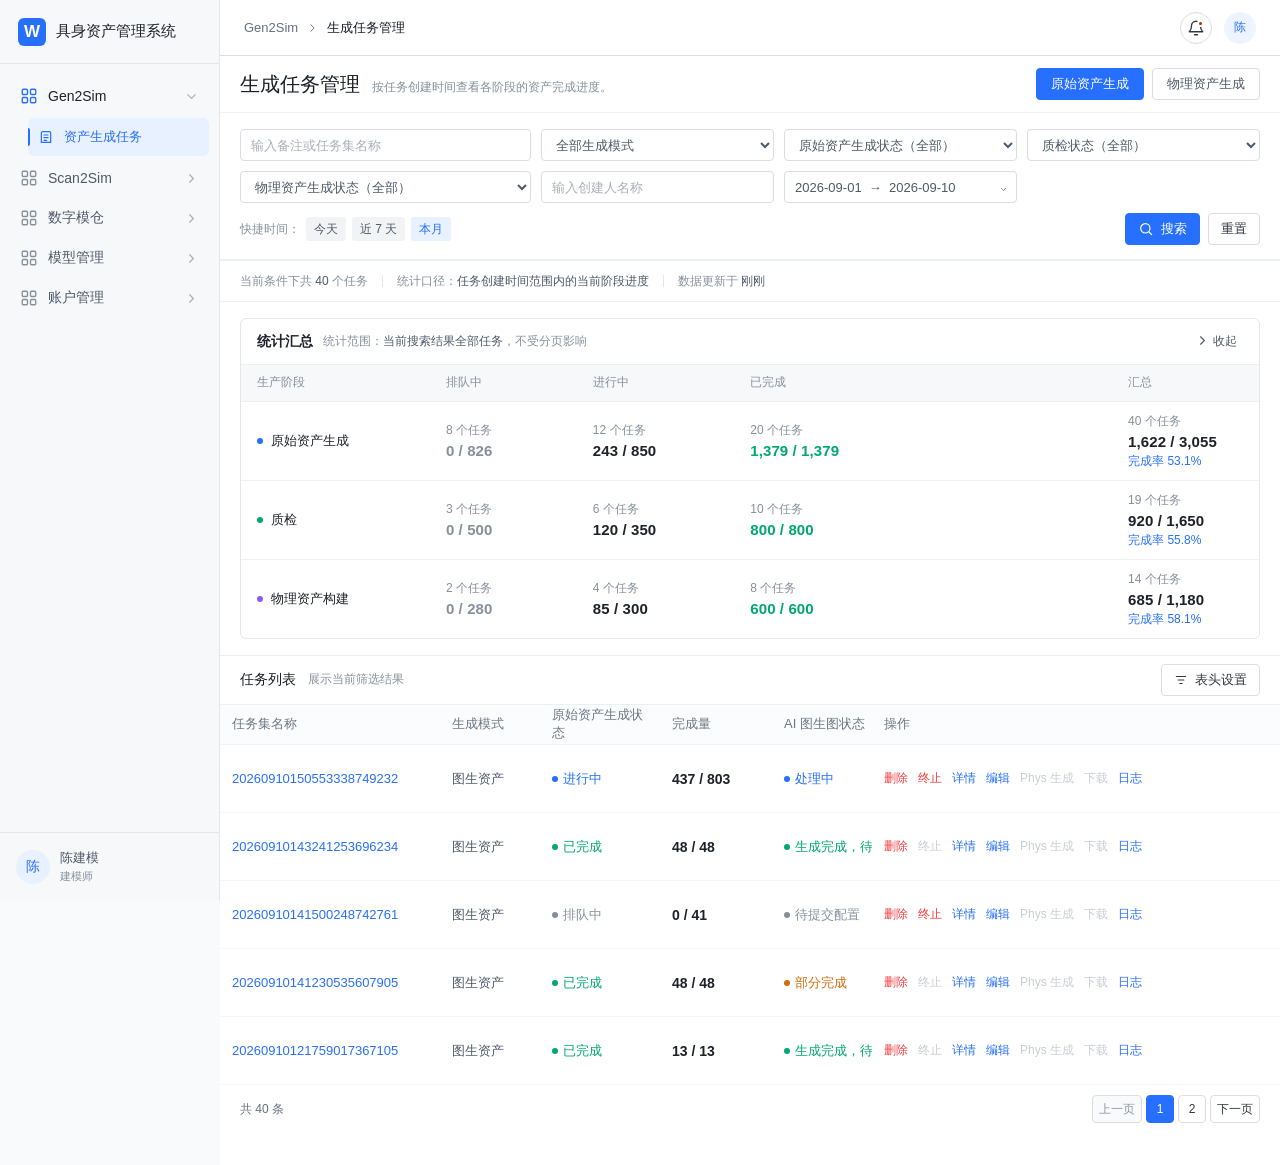
==== commit 2dac1c97: "Add files via upload" ====
--- a/asset-statistics.html
+++ b/asset-statistics.html
@@ -7,7 +7,7 @@
   <link rel="stylesheet" href="../cloud-blue-b2b/tokens.css">
   <link rel="stylesheet" href="styles.css">
   <style>
-    .stats-page{padding-bottom:32px}.task-tabs{display:flex;gap:8px}.task-tabs button{height:32px;padding:0 14px;border:1px solid #d9dde5;border-radius:4px;background:#fff;color:#4e5969;font-size:13px;cursor:pointer}.task-tabs button.active{border-color:#276fff;background:#276fff;color:#fff}.advanced-search{padding:16px 20px 14px;border-top:1px solid #f1f2f4;border-bottom:1px solid #edf0f3;background:#fff}.advanced-grid{display:grid;grid-template-columns:minmax(180px,1.25fr) repeat(3,minmax(150px,1fr));gap:10px}.advanced-grid select,.advanced-grid input{width:100%;height:32px;padding:0 10px;border:1px solid #d9dde5;border-radius:4px;color:#4e5969;background:#fff;font-size:13px}.advanced-grid input::placeholder{color:#a9afba}.date-field{position:relative}.date-field:after{content:"⌄";position:absolute;right:10px;top:6px;color:#86909c;font-size:16px;transform:rotate(0deg)}.search-actions{display:flex;align-items:center;justify-content:flex-end;gap:8px;margin-top:10px}.search-actions .ghost-btn,.search-actions .primary-btn{height:32px}.date-shortcuts{margin-right:auto;display:flex;align-items:center;gap:6px;color:#86909c;font-size:12px}.date-shortcuts button{height:24px;padding:0 8px;border:0;border-radius:3px;background:#f2f3f5;color:#4e5969;cursor:pointer;font-size:12px}.date-shortcuts button.active,.date-shortcuts button:hover{background:#e8f1ff;color:#276fff}.stats-panel{margin:16px 20px 0;border:1px solid #e5e6eb;border-radius:6px;background:#fff;overflow:hidden}.stats-header{height:46px;padding:0 16px;display:flex;align-items:center;gap:10px;border-bottom:1px solid #edf0f3}.stats-header h2{margin:0;font-size:14px;font-weight:600;color:#1d2129}.stats-header .scope-note{color:#86909c;font-size:12px}.stats-header .scope-note strong{color:#4e5969;font-weight:500}.stats-toggle{margin-left:auto;border:0;background:transparent;color:#4e5969;font-size:12px;cursor:pointer}.stats-toggle svg{width:15px;height:15px;vertical-align:-3px;transition:transform .2s}.stats-toggle.is-closed svg{transform:rotate(-90deg)}.stats-table-wrap{overflow-x:auto}.stats-table{width:100%;min-width:900px;border-collapse:collapse;table-layout:fixed}.stats-table th{height:36px;padding:0 16px;background:#f7f8fa;color:#86909c;font-size:12px;font-weight:500;text-align:left;border-bottom:1px solid #edf0f3}.stats-table th:first-child{width:180px}.stats-table td{height:78px;padding:10px 16px;border-bottom:1px solid #f0f1f3;color:#4e5969;font-size:12px;vertical-align:middle}.stats-table tr:last-child td{border-bottom:0}.stage-name{display:flex;align-items:center;gap:8px;color:#1d2129;font-size:13px;font-weight:500}.stage-name i{width:6px;height:6px;border-radius:50%;background:#276fff}.stage-name i.qc{background:#00a870}.stage-name i.phys{background:#8a5cf6}.metric-task{display:block;color:#86909c;font-size:12px;line-height:18px}.metric-value{display:block;margin-top:2px;color:#1d2129;font-size:15px;font-weight:600;line-height:20px;letter-spacing:.1px}.metric-rate{display:block;margin-top:1px;color:#276fff;font-size:12px}.metric-cell.muted .metric-value{color:#86909c}.metric-cell.done .metric-value{color:#00a870}.metric-cell.done .metric-rate{color:#00a870}.stats-collapsed .stats-table-wrap{display:none}.table-section{margin-top:16px;border-top:1px solid #edf0f3}.table-section .task-panel{border-top:0}.table-section .panel-header{padding:0 20px}.list-scope{margin-left:12px;color:#86909c;font-size:12px}.compact-table{min-width:1080px}.compact-table th:nth-child(1){width:250px}.compact-table th:nth-child(2){width:120px}.compact-table th:nth-child(3){width:125px}.compact-table th:nth-child(4){width:130px}.compact-table th:nth-child(5){width:140px}.compact-table th:nth-child(6){width:auto}.compact-table td{height:68px}.task-id{color:#276fff;font-weight:500}.mode{color:#4e5969}.duration{color:#4e5969}.row-actions{display:flex;flex-wrap:wrap;gap:4px 10px}.row-actions button{padding:0;border:0;background:transparent;color:#276fff;font-size:12px;cursor:pointer}.row-actions button.danger{color:#f53f3f}.row-actions button.disabled{color:#c9cdd4;cursor:default}.task-status{display:inline-flex;align-items:center;gap:5px;font-size:13px}.task-status:before{content:"";width:6px;height:6px;border-radius:50%;background:currentColor}.task-status.queued{color:#86909c}.task-status.running{color:#276fff}.task-status.completed{color:#00a870}.completion{color:#1d2129;font-weight:600;font-size:14px}.summary-line{height:42px;padding:0 20px;display:flex;align-items:center;gap:14px;border-top:1px solid #edf0f3;border-bottom:1px solid #edf0f3;color:#86909c;background:#fff;font-size:12px}.summary-line strong{color:#4e5969;font-weight:500}.summary-line i{width:1px;height:12px;background:#e5e6eb}.toast{z-index:20}.stats-page .filters{border-top:1px solid #f1f2f4}.stats-page .task-panel{border-width:0}.stats-page .table-wrap{border-top:1px solid #edf0f3}@media(max-width:1000px){.advanced-grid{grid-template-columns:repeat(2,minmax(180px,1fr))}.task-tabs{display:none}.stats-panel{margin-left:16px;margin-right:16px}}@media(max-width:640px){.advanced-grid{grid-template-columns:1fr}.advanced-search,.page-heading,.summary-line{padding-left:16px;padding-right:16px}.search-actions{flex-wrap:wrap}.date-shortcuts{width:100%;margin-bottom:4px}.stats-header .scope-note{display:none}}
+    .stats-page{padding-bottom:32px}.task-tabs{display:flex;gap:8px}.task-tabs button{height:32px;padding:0 14px;border:1px solid #d9dde5;border-radius:4px;background:#fff;color:#4e5969;font-size:13px;cursor:pointer}.task-tabs button.active{border-color:#276fff;background:#276fff;color:#fff}.advanced-search{padding:16px 20px 14px;border-top:1px solid #f1f2f4;border-bottom:1px solid #edf0f3;background:#fff}.advanced-grid{display:grid;grid-template-columns:minmax(180px,1.25fr) repeat(3,minmax(150px,1fr));gap:10px}.advanced-grid select,.advanced-grid input{width:100%;height:32px;padding:0 10px;border:1px solid #d9dde5;border-radius:4px;color:#4e5969;background:#fff;font-size:13px}.advanced-grid input::placeholder{color:#a9afba}.date-field{position:relative}.date-field:after{content:"⌄";position:absolute;right:10px;top:6px;color:#86909c;font-size:16px;transform:rotate(0deg)}.search-actions{display:flex;align-items:center;justify-content:flex-end;gap:8px;margin-top:10px}.search-actions .ghost-btn,.search-actions .primary-btn{height:32px}.date-shortcuts{margin-right:auto;display:flex;align-items:center;gap:6px;color:#86909c;font-size:12px}.date-shortcuts button{height:24px;padding:0 8px;border:0;border-radius:3px;background:#f2f3f5;color:#4e5969;cursor:pointer;font-size:12px}.date-shortcuts button.active,.date-shortcuts button:hover{background:#e8f1ff;color:#276fff}.stats-panel{margin:16px 20px 0;border:1px solid #e5e6eb;border-radius:6px;background:#fff;overflow:hidden}.stats-header{height:46px;padding:0 16px;display:flex;align-items:center;gap:10px;border-bottom:1px solid #edf0f3}.stats-header h2{margin:0;font-size:14px;font-weight:600;color:#1d2129}.stats-header .scope-note{color:#86909c;font-size:12px}.stats-header .scope-note strong{color:#4e5969;font-weight:500}.stats-toggle{margin-left:auto;border:0;background:transparent;color:#4e5969;font-size:12px;cursor:pointer}.stats-toggle svg{width:15px;height:15px;vertical-align:-3px;transition:transform .2s}.stats-toggle.is-closed svg{transform:rotate(-90deg)}.stats-table-wrap{overflow-x:auto}.stats-table{width:100%;min-width:900px;border-collapse:collapse;table-layout:fixed}.stats-table th{height:36px;padding:0 16px;background:#f7f8fa;color:#86909c;font-size:12px;font-weight:500;text-align:left;border-bottom:1px solid #edf0f3}.stats-table th:first-child{width:180px}.stats-table td{height:78px;padding:10px 16px;border-bottom:1px solid #f0f1f3;color:#4e5969;font-size:12px;vertical-align:middle}.stats-table tr:last-child td{border-bottom:0}.stage-name{display:flex;align-items:center;gap:8px;color:#1d2129;font-size:13px;font-weight:500}.stage-name i{width:6px;height:6px;border-radius:50%;background:#276fff}.stage-name i.qc{background:#00a870}.stage-name i.phys{background:#8a5cf6}.metric-task{display:block;color:#86909c;font-size:12px;line-height:18px}.metric-value{display:block;margin-top:2px;color:#1d2129;font-size:15px;font-weight:600;line-height:20px;letter-spacing:.1px}.metric-rate{display:block;margin-top:1px;color:#276fff;font-size:12px}.metric-cell.muted .metric-value{color:#86909c}.metric-cell.done .metric-value{color:#00a870}.metric-cell.done .metric-rate{color:#00a870}.stats-collapsed .stats-table-wrap{display:none}.table-section{margin-top:16px;border-top:1px solid #edf0f3}.table-section .task-panel{border-top:0}.table-section .panel-header{padding:0 20px}.list-scope{margin-left:12px;color:#86909c;font-size:12px}.compact-table{min-width:1300px}.compact-table th:nth-child(1){width:220px}.compact-table th:nth-child(2){width:100px}.compact-table th:nth-child(3){width:120px}.compact-table th:nth-child(4){width:112px}.compact-table th:nth-child(5){width:130px}.compact-table th:nth-child(6){width:175px}.compact-table th:nth-child(7){width:125px}.compact-table th:nth-child(8){width:auto}.compact-table td{height:68px}.task-id{color:#276fff;font-weight:500}.mode{color:#4e5969}.duration{color:#4e5969}.row-actions{display:flex;flex-wrap:wrap;gap:4px 10px}.row-actions button{padding:0;border:0;background:transparent;color:#276fff;font-size:12px;cursor:pointer}.row-actions button.danger{color:#f53f3f}.row-actions button.disabled{color:#c9cdd4;cursor:default}.task-status{display:inline-flex;align-items:center;gap:5px;font-size:13px;white-space:nowrap}.task-status:before{content:"";width:6px;height:6px;border-radius:50%;background:currentColor}.task-status.queued,.task-status.waiting{color:#86909c}.task-status.running{color:#276fff}.task-status.completed,.task-status.generated{color:#00a870}.task-status.partial{color:#d46b08}.completion{color:#1d2129;font-weight:600;font-size:14px}.generation-result{display:flex;flex-direction:column;gap:2px;line-height:18px}.generation-result strong{color:#4e5969;font-weight:500}.generation-result small{color:#86909c;font-size:12px;white-space:nowrap}.generation-result.partial strong{color:#d46b08}.summary-line{height:42px;padding:0 20px;display:flex;align-items:center;gap:14px;border-top:1px solid #edf0f3;border-bottom:1px solid #edf0f3;color:#86909c;background:#fff;font-size:12px}.summary-line strong{color:#4e5969;font-weight:500}.summary-line i{width:1px;height:12px;background:#e5e6eb}.toast{z-index:20}.stats-page .filters{border-top:1px solid #f1f2f4}.stats-page .task-panel{border-width:0}.stats-page .table-wrap{border-top:1px solid #edf0f3}@media(max-width:1000px){.advanced-grid{grid-template-columns:repeat(2,minmax(180px,1fr))}.task-tabs{display:none}.stats-panel{margin-left:16px;margin-right:16px}}@media(max-width:640px){.advanced-grid{grid-template-columns:1fr}.advanced-search,.page-heading,.summary-line{padding-left:16px;padding-right:16px}.search-actions{flex-wrap:wrap}.date-shortcuts{width:100%;margin-bottom:4px}.stats-header .scope-note{display:none}}
   </style>
 </head>
 <body>
@@ -102,13 +102,13 @@
             <header class="panel-header"><h2>任务列表</h2><span class="list-scope">展示当前筛选结果</span><button class="icon-text-btn" style="margin-left:auto"><svg><use href="#i-filter"/></svg>表头设置</button></header>
             <div class="table-wrap">
               <table class="compact-table">
-                <thead><tr><th>任务集名称</th><th>生成模式</th><th>原始资产生成状态</th><th>完成量</th><th>任务耗时</th><th>操作</th></tr></thead>
+                <thead><tr><th>任务集名称</th><th>生成模式</th><th>原始资产生成状态</th><th>完成量</th><th>AI 图生图状态</th><th>图生图结果 / 部分成功说明</th><th>任务耗时</th><th>操作</th></tr></thead>
                 <tbody>
-                  <tr><td><span class="task-id">20260910150553338749232</span></td><td class="mode">图生资产</td><td><span class="task-status running">进行中</span></td><td class="completion">437 / 803</td><td class="duration">33:05:51</td><td><div class="row-actions"><button class="danger">删除</button><button class="danger">终止</button><button>详情</button><button>编辑</button><button class="disabled">Phys 生成</button><button class="disabled">下载</button><button>日志</button></div></td></tr>
-                  <tr><td><span class="task-id">20260910143241253696234</span></td><td class="mode">图生资产</td><td><span class="task-status completed">已完成</span></td><td class="completion">48 / 48</td><td class="duration">04:02:52</td><td><div class="row-actions"><button class="danger">删除</button><button class="disabled">终止</button><button>详情</button><button>编辑</button><button class="disabled">Phys 生成</button><button class="disabled">下载</button><button>日志</button></div></td></tr>
-                  <tr><td><span class="task-id">20260910141500248742761</span></td><td class="mode">图生资产</td><td><span class="task-status queued">排队中</span></td><td class="completion">0 / 41</td><td class="duration">--</td><td><div class="row-actions"><button class="danger">删除</button><button class="danger">终止</button><button>详情</button><button>编辑</button><button class="disabled">Phys 生成</button><button class="disabled">下载</button><button>日志</button></div></td></tr>
-                  <tr><td><span class="task-id">20260910141230535607905</span></td><td class="mode">图生资产</td><td><span class="task-status completed">已完成</span></td><td class="completion">48 / 48</td><td class="duration">02:57:24</td><td><div class="row-actions"><button class="danger">删除</button><button class="disabled">终止</button><button>详情</button><button>编辑</button><button class="disabled">Phys 生成</button><button class="disabled">下载</button><button>日志</button></div></td></tr>
-                  <tr><td><span class="task-id">20260910121759017367105</span></td><td class="mode">图生资产</td><td><span class="task-status completed">已完成</span></td><td class="completion">13 / 13</td><td class="duration">00:40:55</td><td><div class="row-actions"><button class="danger">删除</button><button class="disabled">终止</button><button>详情</button><button>编辑</button><button class="disabled">Phys 生成</button><button class="disabled">下载</button><button>日志</button></div></td></tr>
+                  <tr><td><span class="task-id">20260910150553338749232</span></td><td class="mode">图生资产</td><td><span class="task-status running">进行中</span></td><td class="completion">437 / 803</td><td><span class="task-status running">处理中</span></td><td><div class="generation-result"><strong>成功 437 · 处理中 366</strong><small>失败 0 张</small></div></td><td class="duration">33:05:51</td><td><div class="row-actions"><button class="danger">删除</button><button class="danger">终止</button><button>详情</button><button>编辑</button><button class="disabled">Phys 生成</button><button class="disabled">下载</button><button>日志</button></div></td></tr>
+                  <tr><td><span class="task-id">20260910143241253696234</span></td><td class="mode">图生资产</td><td><span class="task-status completed">已完成</span></td><td class="completion">48 / 48</td><td><span class="task-status generated">生成完成，待成图质检</span></td><td><div class="generation-result"><strong>成功 48 / 48</strong><small>全部生成项有效</small></div></td><td class="duration">04:02:52</td><td><div class="row-actions"><button class="danger">删除</button><button class="disabled">终止</button><button>详情</button><button>编辑</button><button class="disabled">Phys 生成</button><button class="disabled">下载</button><button>日志</button></div></td></tr>
+                  <tr><td><span class="task-id">20260910141500248742761</span></td><td class="mode">图生资产</td><td><span class="task-status queued">排队中</span></td><td class="completion">0 / 41</td><td><span class="task-status waiting">待提交配置</span></td><td><div class="generation-result"><strong>--</strong><small>等待原图复核通过后配置</small></div></td><td class="duration">--</td><td><div class="row-actions"><button class="danger">删除</button><button class="danger">终止</button><button>详情</button><button>编辑</button><button class="disabled">Phys 生成</button><button class="disabled">下载</button><button>日志</button></div></td></tr>
+                  <tr><td><span class="task-id">20260910141230535607905</span></td><td class="mode">图生资产</td><td><span class="task-status completed">已完成</span></td><td class="completion">48 / 48</td><td><span class="task-status partial">部分完成</span></td><td><div class="generation-result partial"><strong>成功 44 / 48 · 失败 4</strong><small>失败项可单独重试，不重跑成功项</small></div></td><td class="duration">02:57:24</td><td><div class="row-actions"><button class="danger">删除</button><button class="disabled">终止</button><button>详情</button><button>编辑</button><button class="disabled">Phys 生成</button><button class="disabled">下载</button><button>日志</button></div></td></tr>
+                  <tr><td><span class="task-id">20260910121759017367105</span></td><td class="mode">图生资产</td><td><span class="task-status completed">已完成</span></td><td class="completion">13 / 13</td><td><span class="task-status generated">生成完成，待成图质检</span></td><td><div class="generation-result"><strong>成功 13 / 13</strong><small>全部生成项有效</small></div></td><td class="duration">00:40:55</td><td><div class="row-actions"><button class="danger">删除</button><button class="disabled">终止</button><button>详情</button><button>编辑</button><button class="disabled">Phys 生成</button><button class="disabled">下载</button><button>日志</button></div></td></tr>
                 </tbody>
               </table>
             </div>
--- a/styles.css
+++ b/styles.css
@@ -232,7 +232,7 @@
 .stage{color:#4e5969}.progress-top{color:#86909c}.progress-top strong{color:#4e5969;font-weight:400}
 .progress-bar{height:3px;background:#edf0f5}.progress-bar i{background:#276fff}
 .status{height:20px;padding:1px 6px;font-size:11px}.status:before{width:5px;height:5px}
-.status.running{color:#276fff;background:#f0f5ff}.status.action,.status.partial{color:#a65f00;background:#fff7e8}
+.status.running{color:#276fff;background:#f0f5ff}.status.action{color:#a65f00;background:#fff7e8}
 .status.done{color:#16803a;background:#f2fbf3}.status.exception{color:#d92d20;background:#fff2f0}
 .status.neutral{color:#86909c;background:#f2f3f5}
 
@@ -268,7 +268,7 @@
 .modal{border-radius:8px}.modal>header{min-height:64px;padding:14px 20px}.modal h2{font-size:17px}.modal-body.upload-form-body{padding:20px}
 .upload-form-body{display:flex;flex-direction:column;gap:16px}.form-field{display:flex;flex-direction:column;gap:7px;color:#4e5969;font-size:13px}.form-field>span{font-weight:500}.form-field b{margin-left:2px;color:#f53f3f;font-weight:400}
 .form-field input:not([type=file]),.form-field select{height:32px;padding:0 10px;border:1px solid #d9dde5;border-radius:4px;outline:0;color:#1d2129;background:#fff;font-size:13px}.form-field input:not([type=file]):focus,.form-field select:focus{border-color:#276fff;box-shadow:0 0 0 2px rgba(39,111,255,.1)}
-.upload-dropzone{min-height:146px;display:flex;flex-direction:column;align-items:center;justify-content:center;gap:5px;border:1px dashed #b7c9ea;border-radius:4px;background:#fbfcff;color:#4e5969}.upload-dropzone:hover{border-color:#276fff;background:#f5f8ff}.upload-dropzone input{position:absolute;width:1px;height:1px;opacity:0;pointer-events:none}.upload-dropzone svg{width:22px;height:22px;color:#276fff}.upload-dropzone strong{font-size:13px;font-weight:500}.upload-dropzone small{color:#86909c;font-size:12px}.upload-picker-actions{display:flex;gap:8px;margin-top:4px}.upload-picker-actions .ghost-btn{height:28px;padding:0 10px;font-size:12px}.upload-dropzone em{margin-top:3px;color:#276fff;font-size:12px;font-style:normal}.upload-dropzone em.error{color:#d92d20}.modal>form>footer{padding:12px 20px;display:flex;justify-content:flex-end;gap:10px;border-top:1px solid #f0f1f3}
+.upload-dropzone{min-height:146px;display:flex;flex-direction:column;align-items:center;justify-content:center;gap:5px;border:1px dashed #b7c9ea;border-radius:4px;background:#fbfcff;color:#4e5969}.upload-dropzone:hover{border-color:#276fff;background:#f5f8ff}.upload-dropzone input{position:absolute;width:1px;height:1px;opacity:0;pointer-events:none}.upload-dropzone svg{width:22px;height:22px;color:#276fff}.upload-dropzone strong{font-size:13px;font-weight:500}.upload-dropzone small{color:#86909c;font-size:12px}.upload-picker-actions{display:flex;gap:8px;margin-top:4px}.upload-picker-actions .ghost-btn{height:28px;padding:0 10px;font-size:12px}.upload-check-result{display:flex;align-items:center;justify-content:center;gap:8px;flex-wrap:wrap;margin-top:4px;color:#4e5969;font-size:12px}.upload-check-result b{font-weight:500}.upload-check-result i,.upload-check-result em{padding-left:8px;border-left:1px solid #d9dde5;font-style:normal}.upload-check-result small{flex-basis:100%;text-align:center}.upload-check-result.empty,.upload-check-result.checking{color:#86909c}.upload-check-result.all-success{color:#16803a}.upload-check-result.partial{color:#b26b00}.upload-check-result.partial em,.upload-check-result.all-failed{color:#d92d20}.upload-check-result.all-failed small{color:#d92d20}.modal>form>footer{padding:12px 20px;display:flex;justify-content:flex-end;gap:10px;border-top:1px solid #f0f1f3}.modal .primary-btn:disabled{border-color:#d9dde5;background:#f2f3f5;color:#c9cdd4;box-shadow:none;cursor:not-allowed}
 
 /* Original image review workbench */
 .nav-symbol{width:18px;color:#86909c;text-align:center}.subnav-item{text-decoration:none}.breadcrumb a{color:#86909c;text-decoration:none}.review-page{padding:16px 20px 24px;max-width:none}.review-heading{height:48px;display:flex;align-items:center;justify-content:space-between}.review-heading h1{margin:0;font-size:20px;font-weight:500}.review-heading p{display:inline;margin:0 0 0 12px;color:#86909c;font-size:12px}.review-context{margin-top:12px;display:flex;height:56px;border:1px solid #f0f1f3;background:#fff}.review-context div{min-width:150px;padding:9px 16px;border-right:1px solid #f2f3f5;display:flex;flex-direction:column;gap:4px}.review-context span{color:#86909c;font-size:12px}.review-context strong{color:#313a46;font-size:13px;font-weight:500}.review-summary{height:42px;display:flex;align-items:center;gap:10px;color:#86909c;font-size:12px}.review-summary strong{margin-left:4px;color:#4e5969;font-weight:500}.review-summary i{width:1px;height:12px;background:#edf0f3}.review-summary .review-failed strong{color:#d92d20}.review-panel{border:1px solid #f1f2f4;background:#fff}.review-toolbar{height:52px;padding:0 16px;display:flex;align-items:center;justify-content:space-between;border-bottom:1px solid #f2f3f5}.review-filter-group,.review-selection{display:flex;align-items:center;gap:8px}.review-toolbar select{height:32px;min-width:136px;padding:0 28px 0 10px;border:1px solid #d9dde5;border-radius:4px;color:#4e5969;background:#fff;font-size:13px}.review-selection span{margin-right:4px;color:#86909c;font-size:12px}.review-selection .primary-btn,.review-selection .ghost-btn{height:30px;font-size:12px}.review-grid{display:grid;grid-template-columns:repeat(auto-fill,minmax(156px,1fr));gap:12px;padding:16px}.review-card{position:relative;border:1px solid #edf0f3;background:#fff}.review-card:hover{border-color:#b7c9ea}.review-select{position:absolute;top:8px;left:8px;z-index:1;cursor:pointer}.review-select input{position:absolute;opacity:0}.review-select span{width:16px;height:16px;display:block;border:1px solid #c9cdd4;border-radius:3px;background:#fff}.review-select input:checked+span{border-color:#276fff;background:#276fff}.review-select input:checked+span:after{content:'✓';display:block;color:#fff;font-size:12px;line-height:14px;text-align:center}.image-swatch{height:118px;display:flex;align-items:center;justify-content:center;background:var(--swatch);color:#6b7785;font-size:12px}.image-swatch span{padding:4px 7px;background:rgba(255,255,255,.58)}.review-card-footer{height:40px;padding:0 8px;display:flex;align-items:center;justify-content:space-between}.review-status{font-size:11px}.review-status.pending{color:#86909c}.review-status.approved{color:#16803a}.review-status.rejected{color:#d92d20}.review-status.failed{color:#d92d20}.review-card-actions{display:flex;gap:4px}.review-card-actions button{height:24px;padding:0 6px;border:0;background:transparent;color:#86909c;font-size:11px;cursor:pointer}.review-card-actions .card-approve{color:#276fff}.handled-text{color:#86909c;font-size:11px}
@@ -297,5 +297,50 @@
 .inbound-modal{width:min(500px,calc(100vw - 32px))}.inbound-summary{display:grid;grid-template-columns:repeat(3,1fr);border:1px solid #edf0f3}.inbound-summary div{min-height:58px;padding:9px 11px;border-right:1px solid #edf0f3;display:flex;flex-direction:column;gap:5px}.inbound-summary div:last-child{border-right:0}.inbound-summary span{color:#86909c;font-size:11px}.inbound-summary strong{color:#313a46;font-size:13px;font-weight:500}.inbound-modal .modal-body>p{margin:14px 0 0;color:#86909c;font-size:12px;line-height:1.6}
 .detail-summary.compact{grid-template-columns:repeat(2,1fr)}
 
+/* Generated-image review preview */
+.generated-swatch{position:relative;overflow:hidden}
+.generated-preview-trigger{position:absolute;inset:0;display:flex;align-items:center;justify-content:center;border:0;background:rgba(29,33,41,.56);color:#fff;font-size:12px;font-weight:500;cursor:pointer;opacity:0;transition:opacity .15s}
+.generated-swatch:hover .generated-preview-trigger,.generated-preview-trigger:focus-visible{opacity:1}
+.generated-swatch:hover>span{opacity:.25}
+.generated-review-modal{width:min(860px,calc(100vw - 48px))}
+.generated-review-modal>header{min-height:64px;padding:14px 20px;align-items:center}
+.generated-preview-head-actions{display:flex;align-items:center;gap:12px}
+.generated-preview-head-actions>span{color:#86909c;font-size:12px}
+.generated-preview-body{padding:16px 20px 18px}
+.generated-preview-stage{height:min(54vh,430px);display:flex;align-items:center;justify-content:center;border:1px solid #edf0f3;background:#f7f8fa}
+.generated-preview-image{width:min(100%,430px);height:100%;display:flex;align-items:center;justify-content:center;background:var(--preview-tone,#e2edff);color:#6b7785;font-size:14px}
+.generated-preview-image span{padding:5px 9px;background:rgba(255,255,255,.62)}
+.generated-preview-meta{display:grid;grid-template-columns:repeat(4,minmax(0,1fr));margin:12px 0 0;border:1px solid #edf0f3;background:#fff}
+.generated-preview-meta div{min-height:56px;padding:9px 12px;border-right:1px solid #edf0f3}
+.generated-preview-meta div:last-child{border-right:0}
+.generated-preview-meta dt{margin:0;color:#86909c;font-size:11px}
+.generated-preview-meta dd{margin:5px 0 0;color:#313a46;font-size:13px;font-weight:500;white-space:nowrap;overflow:hidden;text-overflow:ellipsis}
+.generated-preview-status{display:inline-flex;align-items:center;gap:6px}
+.generated-preview-status:before{content:'';width:6px;height:6px;border-radius:50%;background:currentColor}
+.generated-preview-status.pending{color:#86909c}
+.generated-preview-status.approved{color:#16803a}
+.generated-preview-status.rejected{color:#d92d20}
+.generated-preview-complete{margin:12px 0 0;color:#4e5969;font-size:12px}
+.generated-preview-footer{min-height:60px!important;padding:0 20px!important;align-items:center;justify-content:space-between!important}
+.generated-preview-nav,.generated-preview-decision{display:flex;align-items:center;gap:8px}
+.generated-preview-decision[hidden],.generated-preview-task-action[hidden]{display:none!important}
+.generated-preview-footer .ghost-btn,.generated-preview-footer .primary-btn{height:32px;font-size:13px}
+.generated-preview-footer .ghost-btn svg{width:15px;height:15px}
+.danger-btn{color:#d92d20!important}
+.danger-btn:hover{border-color:#f7b2ad!important;background:#fff1f0!important;color:#d92d20!important}
+@media(max-width:760px){.generated-review-modal{width:calc(100vw - 24px)}.generated-preview-meta{grid-template-columns:repeat(2,minmax(0,1fr))}.generated-preview-meta div:nth-child(2){border-right:0}.generated-preview-meta div:nth-child(-n+2){border-bottom:1px solid #edf0f3}.generated-preview-footer{flex-direction:column!important;align-items:stretch!important;gap:8px;padding:10px 16px!important}.generated-preview-nav,.generated-preview-decision{justify-content:flex-end}}
+
 /* 2D asset library */
-.library-page{padding:0 20px 24px}.library-heading{min-height:64px;padding:10px 0;display:flex;align-items:center;justify-content:space-between}.library-heading h1{display:inline;margin:0;color:#1d2129;font-size:20px;font-weight:500}.library-heading p{display:inline;margin-left:12px;color:#86909c;font-size:12px}.library-panel{border:1px solid #f0f1f3;background:#fff}.library-toolbar{height:56px;padding:0 12px;display:flex;align-items:center;gap:8px;border-bottom:1px solid #f0f1f3}.library-toolbar select{height:32px;min-width:142px;padding:0 28px 0 10px;border:1px solid #d9dde5;border-radius:4px;background:#fff;color:#4e5969;font-size:13px}.asset-table{min-width:1120px}.asset-table th:nth-child(1){width:260px}.asset-table th:nth-child(2){width:180px}.asset-table th:nth-child(3){width:200px}.asset-table th:nth-child(4){width:125px}.asset-table th:nth-child(5){width:140px}.asset-table th:nth-child(6){width:120px}.asset-table th:nth-child(7){width:180px}.asset-cell{display:flex;align-items:center;gap:10px}.asset-swatch{width:42px;height:42px;flex:0 0 auto;display:grid;place-items:center;border:1px solid #dce6f8;border-radius:4px;background:var(--asset-tone,#eaf1ff);color:#276fff;font-size:11px;font-weight:600}.source-id{color:#86909c;font:11px var(--cb-font-mono)}.asset-status{display:inline-flex;align-items:center;gap:6px;padding:4px 8px;border-radius:4px;font-size:12px;white-space:nowrap}.asset-status:before{content:'';width:6px;height:6px;border-radius:50%;background:currentColor}.asset-status.not_started{color:#86909c;background:#f2f3f5}.asset-status.generating{color:#175cd3;background:#eef4ff}.asset-status.completed{color:#16803a;background:#eff9f1}.asset-status.failed{color:#d92d20;background:#fff1f0}.three-d-modal{width:min(560px,calc(100vw - 32px))}.three-d-asset{display:flex;align-items:center;gap:12px;padding:11px;border:1px solid #edf0f3;background:#fafbfc}.three-d-asset .asset-swatch{width:48px;height:48px}.three-d-asset div:last-child{display:flex;flex-direction:column;gap:5px}.three-d-asset strong{color:#313a46;font-size:13px;font-weight:500}.three-d-asset span{color:#86909c;font:11px var(--cb-font-mono)}.three-d-form{display:grid;grid-template-columns:repeat(2,minmax(0,1fr));gap:14px 16px;margin-top:16px}.three-d-form .form-field:first-child{grid-column:1/-1}.three-d-form input,.three-d-form select{height:32px;padding:0 10px;border:1px solid #d9dde5;border-radius:4px;background:#fff;color:#1d2129;font-size:13px}.three-d-tip{margin:14px 0 0;color:#86909c;font-size:12px;line-height:1.6}
+.library-page{padding:0 20px 24px}.library-heading{min-height:64px;padding:10px 0;display:flex;align-items:center;justify-content:space-between}.library-heading h1{display:inline;margin:0;color:#1d2129;font-size:20px;font-weight:500}.library-heading p{display:inline;margin-left:12px;color:#86909c;font-size:12px}.library-panel{border:0;background:#fff}.library-toolbar{height:56px;padding:0 12px;display:flex;align-items:center;gap:8px;border-bottom:1px solid #f0f1f3}.library-toolbar select{height:32px;min-width:142px;padding:0 28px 0 10px;border:1px solid #d9dde5;border-radius:4px;background:#fff;color:#4e5969;font-size:13px}.asset-table{min-width:1240px}.asset-table th:nth-child(1){width:88px}.asset-table th:nth-child(2){width:230px}.asset-table th:nth-child(3){width:132px}.asset-table th:nth-child(4){width:170px}.asset-table th:nth-child(5){width:195px}.asset-table th:nth-child(6){width:125px}.asset-table th:nth-child(7){width:140px}.asset-table th:nth-child(8){width:180px}.asset-thumbnail{width:42px;height:42px;display:grid;place-items:center;border:1px solid #dce6f8;border-radius:4px;background:var(--asset-tone,#eaf1ff);color:#86909c;font-size:10px}.asset-swatch{width:42px;height:42px;flex:0 0 auto;display:grid;place-items:center;border:1px solid #dce6f8;border-radius:4px;background:var(--asset-tone,#eaf1ff);color:#276fff;font-size:11px;font-weight:600}.source-id{color:#86909c;font:11px var(--cb-font-mono)}.asset-status{display:inline-flex;align-items:center;gap:6px;padding:4px 8px;border-radius:4px;font-size:12px;white-space:nowrap}.asset-status:before{content:'';width:6px;height:6px;border-radius:50%;background:currentColor}.asset-status.not_started{color:#86909c;background:#f2f3f5}.asset-status.generating{color:#175cd3;background:#eef4ff}.asset-status.completed{color:#16803a;background:#eff9f1}.asset-status.failed{color:#d92d20;background:#fff1f0}.three-d-modal{width:min(560px,calc(100vw - 32px))}.three-d-asset{display:flex;align-items:center;gap:12px;padding:11px;border:1px solid #edf0f3;background:#fafbfc}.three-d-asset .asset-swatch{width:48px;height:48px}.three-d-asset div:last-child{display:flex;flex-direction:column;gap:5px}.three-d-asset strong{color:#313a46;font-size:13px;font-weight:500}.three-d-asset span{color:#86909c;font:11px var(--cb-font-mono)}.three-d-form{display:grid;grid-template-columns:repeat(2,minmax(0,1fr));gap:14px 16px;margin-top:16px}.three-d-form .form-field:first-child{grid-column:1/-1}.three-d-form input,.three-d-form select{height:32px;padding:0 10px;border:1px solid #d9dde5;border-radius:4px;background:#fff;color:#1d2129;font-size:13px}.three-d-tip{margin:14px 0 0;color:#86909c;font-size:12px;line-height:1.6}
+.asset-table th:nth-child(1){width:48px}.asset-table th:nth-child(2){width:88px}.asset-table th:nth-child(3){width:230px}.asset-table th:nth-child(4){width:132px}.asset-table th:nth-child(5){width:170px}.asset-table th:nth-child(6){width:195px}.asset-table th:nth-child(7){width:125px}.asset-table th:nth-child(8){width:140px}.asset-table th:nth-child(9){width:180px}.asset-check{display:inline-flex;align-items:center;justify-content:center;cursor:pointer}.asset-check input{position:absolute;opacity:0}.asset-check span{width:16px;height:16px;display:block;border:1px solid #c9cdd4;border-radius:3px;background:#fff}.asset-check input:checked+span{border-color:#276fff;background:#276fff}.asset-check input:checked+span:after{content:'✓';display:block;color:#fff;font-size:12px;line-height:14px;text-align:center}.asset-check input:disabled+span{border-color:#e5e6eb;background:#f7f8fa;cursor:not-allowed}.asset-selection-info{color:#86909c;font-size:12px}.library-toolbar .primary-btn{height:32px;font-size:13px}.asset-detail-modal{width:min(860px,calc(100vw - 48px))}.asset-detail-trace{display:grid;grid-template-columns:repeat(2,minmax(0,1fr));gap:12px;margin-top:12px}.asset-detail-trace section{padding:10px 12px;border:1px solid #edf0f3;background:#fafbfc}.asset-detail-trace h3{margin:0 0 7px;color:#4e5969;font-size:12px;font-weight:500}.asset-detail-trace p{margin:4px 0;color:#86909c;font-size:12px;line-height:1.5}.asset-detail-trace code{color:#4e5969;font:11px var(--cb-font-mono)}.three-d-modal{width:min(620px,calc(100vw - 32px))}.three-d-assets{display:grid;gap:8px;max-height:168px;overflow:auto}.three-d-assets .three-d-asset{min-height:58px;padding:7px 10px}.three-d-assets .asset-swatch{width:42px;height:42px}.three-d-form .form-field:last-child{grid-column:1/-1}.three-d-form .form-field small{color:#86909c;font-size:11px}.three-d-form textarea{height:56px;resize:vertical;padding:8px 10px;border:1px solid #d9dde5;border-radius:4px;outline:0;color:#1d2129;font-family:inherit;font-size:13px}.three-d-form textarea:focus{border-color:#276fff;box-shadow:0 0 0 2px rgba(39,111,255,.1)}
+/* Batch 3D submission result */
+.batch-result-modal{width:min(660px,calc(100vw - 32px))}.batch-result-modal .modal-body{padding:18px 20px}.batch-result-summary{display:grid;grid-template-columns:repeat(2,minmax(0,1fr));border:1px solid #edf0f3}.batch-result-summary div{min-height:62px;padding:10px 14px;display:flex;flex-direction:column;gap:5px;border-right:1px solid #edf0f3}.batch-result-summary div:last-child{border-right:0}.batch-result-summary span{color:#86909c;font-size:12px}.batch-result-summary strong{color:#16803a;font-size:16px;font-weight:600}.batch-result-summary .batch-result-error strong{color:#d92d20}.batch-result-tip{margin:12px 0 16px;color:#86909c;font-size:12px;line-height:1.6}.batch-result-section+.batch-result-section{margin-top:14px}.batch-result-section h3{margin:0 0 8px;color:#4e5969;font-size:13px;font-weight:500}.batch-result-list{display:grid;gap:6px}.batch-result-item{min-height:58px;padding:7px 10px;display:flex;align-items:center;gap:10px;border:1px solid #edf0f3;background:#fff}.batch-result-item .asset-swatch{width:36px;height:36px}.batch-result-item>div:nth-child(2){min-width:0;display:flex;flex:1;flex-direction:column;gap:3px}.batch-result-item strong{overflow:hidden;color:#313a46;font-size:12px;font-weight:500;text-overflow:ellipsis;white-space:nowrap}.batch-result-item span{overflow:hidden;color:#86909c;font:11px var(--cb-font-mono);text-overflow:ellipsis;white-space:nowrap}.batch-result-item em{flex:0 0 auto;font-size:12px;font-style:normal}.batch-result-success{color:#16803a}.batch-result-failed{color:#d92d20}.batch-result-modal footer{min-height:60px;padding:0 20px;display:flex;align-items:center;justify-content:flex-end;gap:8px;border-top:1px solid #f0f1f3}.batch-result-modal footer .ghost-btn,.batch-result-modal footer .primary-btn{height:32px;font-size:13px}.batch-result-modal [hidden]{display:none!important}
+/* Image-processing decision queue */
+.source-review-toolbar{height:auto;min-height:56px;padding:10px 0;gap:12px;flex-wrap:wrap}.source-selection-actions{width:100%;margin-left:0;display:flex;align-items:center;gap:8px;flex-wrap:wrap}.source-selection-actions>span{color:#86909c;font-size:12px}.source-selection-actions .ghost-btn,.source-selection-actions .primary-btn{height:30px;padding:0 9px;font-size:12px}.source-image-queue{display:grid!important;grid-template-columns:repeat(auto-fill,minmax(184px,1fr));gap:12px!important;padding:12px 0 16px!important}.source-queue-card{min-width:0}.source-queue-card .image-swatch{height:130px}.source-card-context{display:flex;justify-content:space-between;gap:6px;padding:0 8px;color:#86909c;font-size:10px;white-space:nowrap}.source-card-context span:first-child{overflow:hidden;text-overflow:ellipsis}.source-card-tags{display:flex;align-items:center;justify-content:space-between;gap:6px;padding:7px 8px 0}.mode-tag{display:inline-flex;align-items:center;padding:3px 6px;border-radius:4px;font-size:11px;font-style:normal;white-space:nowrap}.mode-tag.edit{color:#175cd3;background:#eef4ff}.mode-tag.generate{color:#6d4bb5;background:#f3efff}.source-queue-card .review-card-footer{height:34px}.source-queue-card .review-status{flex:0 0 auto;white-space:nowrap}.source-queue-card .review-card-actions{width:100%;justify-content:flex-end}.source-queue-card .review-card-actions button{height:24px;padding:0 4px;border:0;background:transparent;color:#276fff;font-size:11px;cursor:pointer}.source-queue-card .review-card-actions .card-reject{color:#d92d20}.review-status.edit{color:#175cd3}.review-status.generate{color:#6d4bb5}.source-preview-meta{grid-template-columns:repeat(5,minmax(0,1fr))}.generated-preview-status.edit{color:#175cd3}.generated-preview-status.generate{color:#6d4bb5}.generated-preview-key-guide{margin:10px 0 0;color:#86909c;font-size:12px}.generated-preview-decision kbd{margin-left:4px;padding:1px 4px;border:1px solid currentColor;border-radius:3px;font-family:inherit;font-size:10px;font-weight:400}.source-preview-decision{gap:8px}@media(max-width:980px){.source-preview-meta{grid-template-columns:repeat(3,minmax(0,1fr))}}@media(max-width:760px){.source-image-queue{grid-template-columns:repeat(auto-fill,minmax(160px,1fr))}.source-preview-meta{grid-template-columns:repeat(2,minmax(0,1fr))}.source-preview-meta div:nth-child(2){border-right:0}.source-preview-meta div:nth-child(-n+2){border-bottom:1px solid #edf0f3}}
+.text-btn{height:28px;padding:0 2px;border:0;background:transparent;color:#4e5969;font-size:12px;cursor:pointer}.text-btn:hover{color:#276fff}.source-selection-actions button:disabled{border-color:#e5e6eb!important;background:#f7f8fa!important;color:#c9cdd4!important;box-shadow:none!important;cursor:not-allowed}.source-queue-card .image-swatch{position:relative}.source-queue-card.suggestion-edit .image-swatch{background:#dfeafe}.source-queue-card.suggestion-generate .image-swatch{background:#ede5fb}.suggested-overlay{position:absolute;left:8px;bottom:8px;z-index:1;padding:3px 6px;border-radius:3px;font-size:11px;font-style:normal;font-weight:500}.suggested-overlay.edit{color:#175cd3;background:rgba(238,244,255,.92)}.suggested-overlay.generate{color:#6d4bb5;background:rgba(246,240,255,.92)}.source-queue-card .generated-preview-trigger{z-index:2}.config-workflow-modal{width:min(840px,calc(100vw - 48px));border-radius:8px}.config-workflow-modal>header{min-height:64px;padding:14px 20px;align-items:center}.config-workflow-modal .modal-body{padding:18px 20px}.config-workflow-modal footer{min-height:60px;padding:0 20px;display:flex;align-items:center;justify-content:flex-end;gap:8px;border-top:1px solid #f0f1f3}.config-workflow-modal footer .ghost-btn,.config-workflow-modal footer .primary-btn{height:32px;font-size:13px}.config-workflow-modal .config-modal-grid{margin-top:16px}.config-workflow-modal .config-task-summary{height:38px}.config-workflow-modal .form-field input[readonly]{background:#f7f8fa;color:#4e5969}.config-output-rule{margin:16px 0 0;padding-top:12px;border-top:1px solid #f0f1f3;color:#86909c;font-size:12px}.config-workflow-modal .config-prompt-field textarea{height:132px}@media(max-width:760px){.config-workflow-modal{width:calc(100vw - 24px)}.config-workflow-modal .config-modal-grid{grid-template-columns:1fr}.source-selection-actions{gap:6px}.source-selection-actions .text-btn{display:none}}
+.source-queue-card .review-select{z-index:4;top:5px;left:5px;width:30px;height:30px;display:grid;place-items:center}.source-queue-card .review-select span{width:20px;height:20px}.source-queue-card .review-select input:checked+span:after{font-size:14px;line-height:18px}.configure-images-modal{width:min(940px,calc(100vw - 48px))}.configure-images-modal .modal-body{max-height:calc(100vh - 178px);overflow:auto}.configure-summary{justify-content:flex-start}.configure-tip{margin:10px 0 0;color:#86909c;font-size:12px;line-height:1.6}.configure-section{padding:16px 0;border-top:1px solid #edf0f3}.configure-tip+.configure-section{margin-top:14px}.configure-section[hidden]{display:none}.configure-section>header,.config-generate-group>header{display:flex;align-items:flex-start;justify-content:space-between;gap:12px}.configure-section h3{margin:0;color:#313a46;font-size:14px;font-weight:500}.configure-section header p,.config-generate-group header span{margin:5px 0 0;color:#86909c;font:11px var(--cb-font-mono)}.configure-section>header>span{color:#86909c;font-size:12px}.config-group-count,.config-generate-group header b{padding:3px 7px;border-radius:3px;background:#f3efff;color:#6d4bb5;font-size:11px;font-weight:500;white-space:nowrap}.config-group-count{background:#eef4ff;color:#175cd3}.configure-generate-list{display:grid;gap:12px;margin-top:12px}.config-generate-group{padding:14px;border:1px solid #edf0f3;border-radius:4px;background:#fff}.config-generate-group header strong{display:block;color:#313a46;font-size:13px;font-weight:500}.config-generate-group .config-modal-grid{margin-top:12px}.config-generate-group .config-prompt-field textarea{height:92px}.configure-images-modal footer{justify-content:space-between}.configure-images-modal footer>span,.configure-images-modal footer>div>span{color:#86909c;font-size:12px}.configure-images-modal footer>div{display:flex;align-items:center;gap:8px}@media(max-width:760px){.configure-images-modal{width:calc(100vw - 24px)}.configure-images-modal .modal-body{max-height:calc(100vh - 152px)}.configure-section>header,.config-generate-group>header{align-items:flex-start;flex-direction:column}.configure-images-modal footer{padding:10px 16px;flex-direction:column;align-items:stretch}.configure-images-modal footer>div{display:flex;justify-content:flex-end;gap:8px}}
+#generatedGrid .review-select{z-index:4;top:5px;left:5px;width:30px;height:30px;display:grid;place-items:center}#generatedGrid .review-select span{width:20px;height:20px}#generatedGrid .review-select input:checked+span:after{font-size:14px;line-height:18px}
+.panel-title-group{align-items:center!important}.task-stat-controls{display:flex;align-items:center;gap:10px;margin-left:10px}.task-stat-controls label,.task-stat-caliber{color:#86909c!important;font-size:12px!important;font-weight:400}.task-stat-controls select{height:28px;padding:0 26px 0 8px;border:1px solid #d9dde5;border-radius:4px;background:#fff;color:#4e5969;font-size:12px;outline:0}.task-stat-controls select:focus{border-color:#276fff;box-shadow:0 0 0 2px rgba(39,111,255,.1)}.task-stat-caliber{padding-left:10px;border-left:1px solid #edf0f3}@media(max-width:1080px){.panel-header{height:auto;min-height:56px;align-items:flex-start;padding-top:10px;padding-bottom:10px}.panel-title-group{flex-wrap:wrap;white-space:normal}.task-stat-controls{margin-left:0}.panel-header .summary-bar{margin-left:auto}}
+.task-custom-range{display:flex;align-items:center;gap:5px}.task-custom-range input{height:28px;width:118px;padding:0 7px;border:1px solid #d9dde5;border-radius:4px;color:#4e5969;font-size:12px}.task-period-metrics{min-height:38px;padding:0 20px;display:flex;align-items:center;gap:9px;border-bottom:1px solid #edf0f3;background:#fafbfc;color:#86909c;font-size:12px;white-space:nowrap;overflow:auto}.task-period-metrics>span:first-child{color:#4e5969;font-weight:500}.task-period-metrics i{width:1px;height:12px;flex:0 0 auto;background:#d9dde5}.task-period-metrics b{color:#1d2129;font-weight:600}.task-period-metrics em{margin-left:auto;color:#86909c;font-style:normal}@media(max-width:1080px){.task-custom-range{order:3;width:100%;margin-top:2px}.task-period-metrics{padding-left:16px;padding-right:16px}.task-period-metrics em{display:none}}
+.data-stats-btn{margin-left:2px;color:#276fff}.list-time-filter{margin-left:14px;padding-left:14px;border-left:1px solid #edf0f3;color:#86909c;font-size:12px;white-space:nowrap}.list-time-filter select{height:28px;margin-left:4px;padding:0 24px 0 7px;border:1px solid #d9dde5;border-radius:4px;background:#fff;color:#4e5969;font-size:12px}.stats-modal{width:min(760px,calc(100vw - 32px));border-radius:8px}.stats-modal .modal-body{padding:18px 20px;max-height:calc(100vh - 150px);overflow:auto}.stats-description{margin:0 0 14px;color:#86909c;font-size:12px}.stats-period-controls{display:flex;align-items:center;gap:12px;padding:10px 12px;border:1px solid #edf0f3;background:#fafbfc;color:#86909c;font-size:12px}.stats-period-controls label{display:flex;align-items:center;gap:7px;color:#4e5969}.stats-period-controls select,.stats-period-controls input{height:30px;padding:0 24px 0 8px;border:1px solid #d9dde5;border-radius:4px;background:#fff;color:#4e5969;font-size:12px}.stats-period-controls>div{display:flex;align-items:center;gap:6px}.stats-period-controls b{color:#86909c;font-size:12px;font-weight:400}.stats-block{margin-top:18px}.stats-block h3{margin:0 0 9px;color:#313a46;font-size:14px;font-weight:500}.stats-overview{display:grid;grid-template-columns:repeat(4,minmax(0,1fr));border:1px solid #edf0f3}.stats-overview div{min-height:62px;padding:10px 12px;display:flex;flex-direction:column;gap:6px;border-right:1px solid #edf0f3}.stats-overview div:last-child{border-right:0}.stats-overview span{color:#86909c;font-size:11px}.stats-overview b{color:#313a46;font-size:18px;font-weight:500}.stats-funnel{display:grid;grid-template-columns:repeat(11,auto);align-items:center;gap:7px;padding:12px;border:1px solid #edf0f3;background:#fff}.stats-funnel div{min-width:82px;display:flex;flex-direction:column;gap:5px}.stats-funnel span{color:#86909c;font-size:11px}.stats-funnel b{color:#313a46;font-size:12px;font-weight:500}.stats-funnel i{color:#b7c1d1;font-style:normal}.stats-duration{margin:0;color:#313a46;font-size:13px}.stats-note{margin:8px 0 0;color:#86909c;font-size:11px;line-height:1.5}.stats-modal footer{min-height:58px;padding:0 20px;align-items:center}.stats-modal footer .ghost-btn{height:32px;font-size:13px}@media(max-width:760px){.list-time-filter{margin-left:0;padding-left:0;border-left:0}.stats-period-controls{align-items:flex-start;flex-direction:column}.stats-overview{grid-template-columns:repeat(2,minmax(0,1fr))}.stats-overview div:nth-child(2){border-right:0}.stats-overview div:nth-child(-n+2){border-bottom:1px solid #edf0f3}.stats-funnel{display:flex;align-items:stretch;flex-direction:column}.stats-funnel i{text-align:center;line-height:12px}}
+.task-flow-overview,.review-trace-strip,.library-trace-strip{display:flex;align-items:center;gap:9px;min-height:34px;padding:0 12px;border-bottom:1px solid #f0f1f3;background:#fafbfc;color:#86909c;font-size:12px;white-space:nowrap;overflow:auto}.task-flow-overview i,.review-trace-strip i,.library-trace-strip i{width:1px;height:12px;flex:0 0 auto;background:#d9dde5}.task-flow-overview b,.review-trace-strip b,.library-trace-strip b{color:#4e5969;font-weight:500}.task-flow-overview em{margin-left:auto;color:#86909c;font-style:normal}.review-trace-strip{margin-bottom:10px;border:1px solid #f0f1f3}.library-trace-strip{margin:0 0 10px;border:1px solid #f0f1f3}.trace-stat-grid{display:grid;grid-template-columns:repeat(3,minmax(0,1fr));border:1px solid #edf0f3}.trace-stat-grid div{min-height:52px;padding:8px 10px;display:flex;flex-direction:column;gap:5px;border-right:1px solid #edf0f3;border-bottom:1px solid #edf0f3}.trace-stat-grid div:nth-child(3n){border-right:0}.trace-stat-grid div:nth-child(n+4){border-bottom:0}.trace-stat-grid span,.trace-duration{color:#86909c;font-size:11px}.trace-stat-grid b{color:#313a46;font-size:15px;font-weight:500}.trace-duration{margin:9px 0 0;line-height:1.5}.asset-audit-trail{margin-top:12px;padding:10px 12px;border:1px solid #edf0f3;background:#fafbfc}.asset-audit-trail h3{margin:0 0 10px;color:#4e5969;font-size:12px;font-weight:500}.asset-audit-trail>div{display:grid;grid-template-columns:repeat(5,minmax(0,1fr));gap:0}.asset-audit-trail span{padding:0 8px;border-left:1px solid #d9dde5;color:#86909c;font-size:11px;line-height:1.55}.asset-audit-trail span:first-child{padding-left:0;border-left:0}.asset-audit-trail b{color:#4e5969;font-size:11px;font-weight:500}.three-d-submit-summary{margin-bottom:12px;padding:9px 11px;border:1px solid #edf0f3;background:#fafbfc;color:#4e5969;font-size:12px}@media(max-width:760px){.task-flow-overview em{display:none}.trace-stat-grid{grid-template-columns:repeat(2,minmax(0,1fr))}.trace-stat-grid div:nth-child(3n){border-right:1px solid #edf0f3}.trace-stat-grid div:nth-child(2n){border-right:0}.trace-stat-grid div:nth-child(3){border-bottom:1px solid #edf0f3}.asset-audit-trail>div{grid-template-columns:repeat(2,minmax(0,1fr));gap:8px}.asset-audit-trail span{border-left:0;padding:0}}
